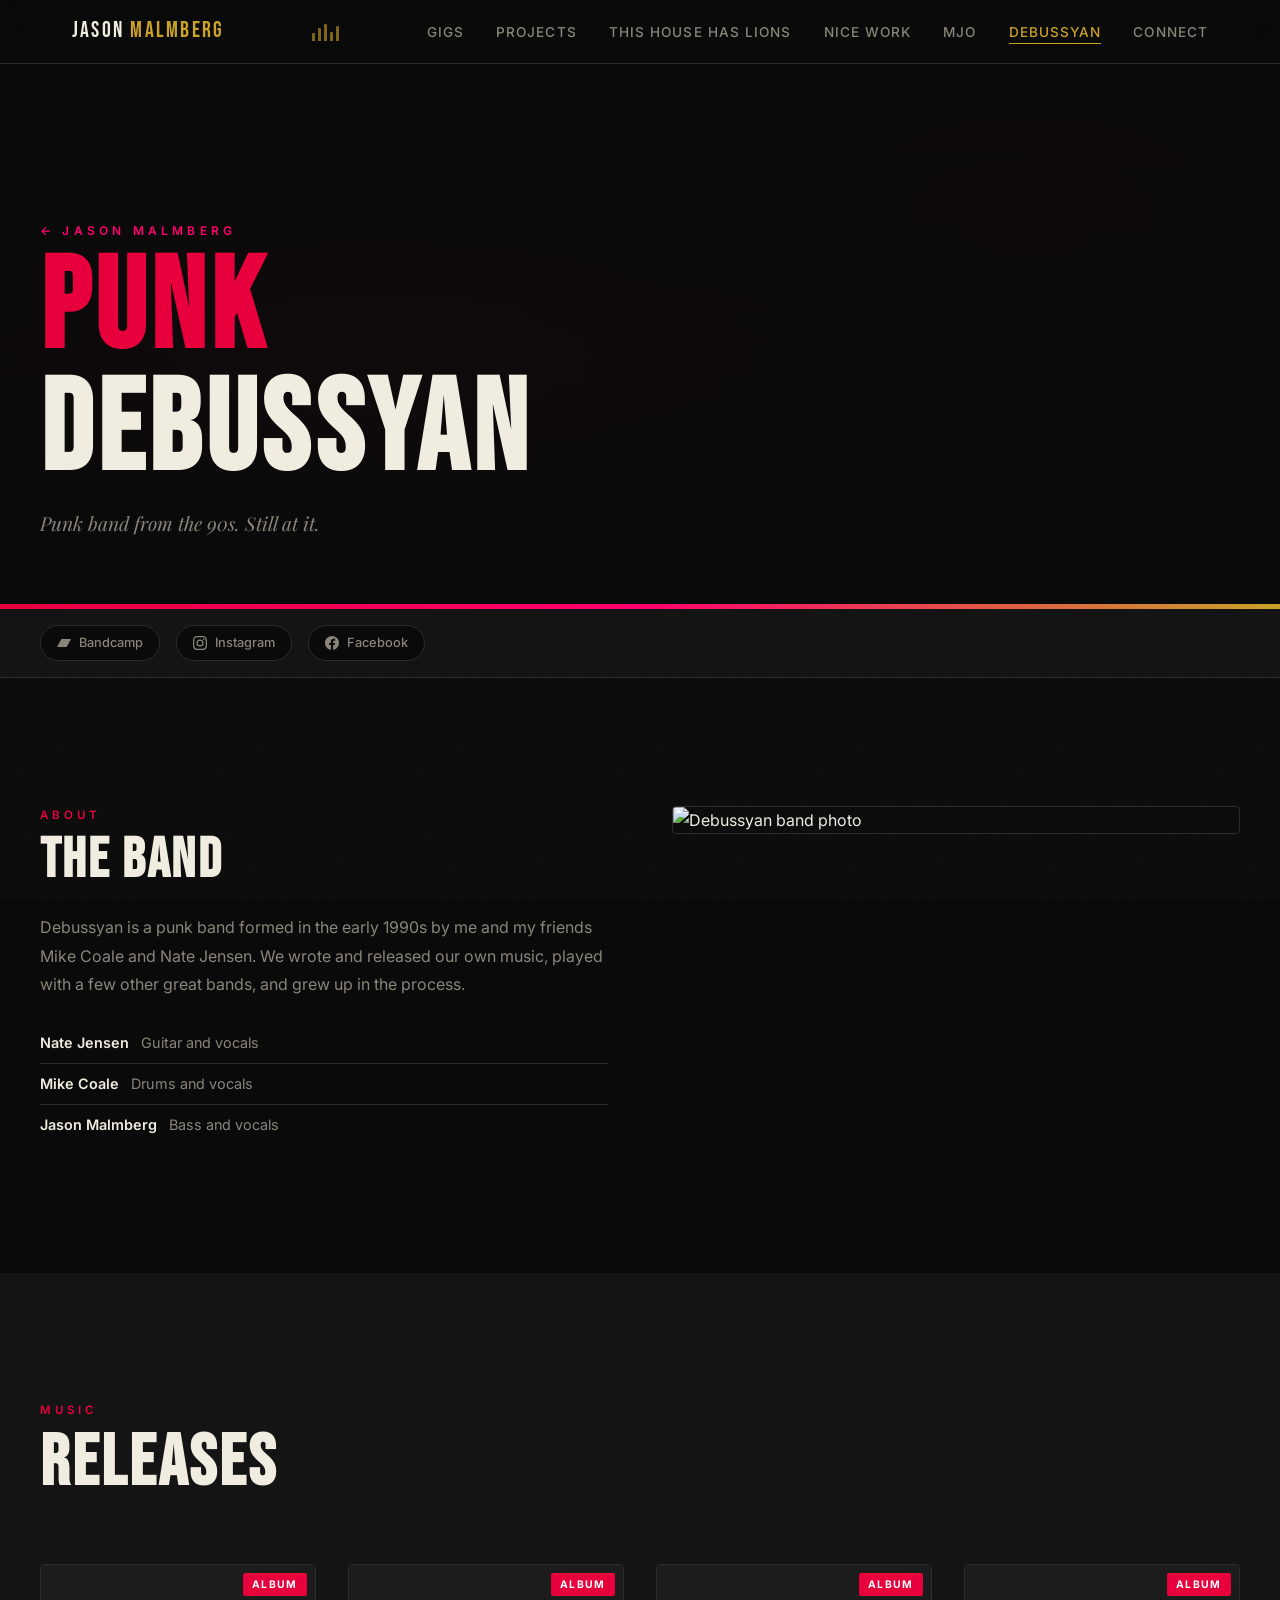
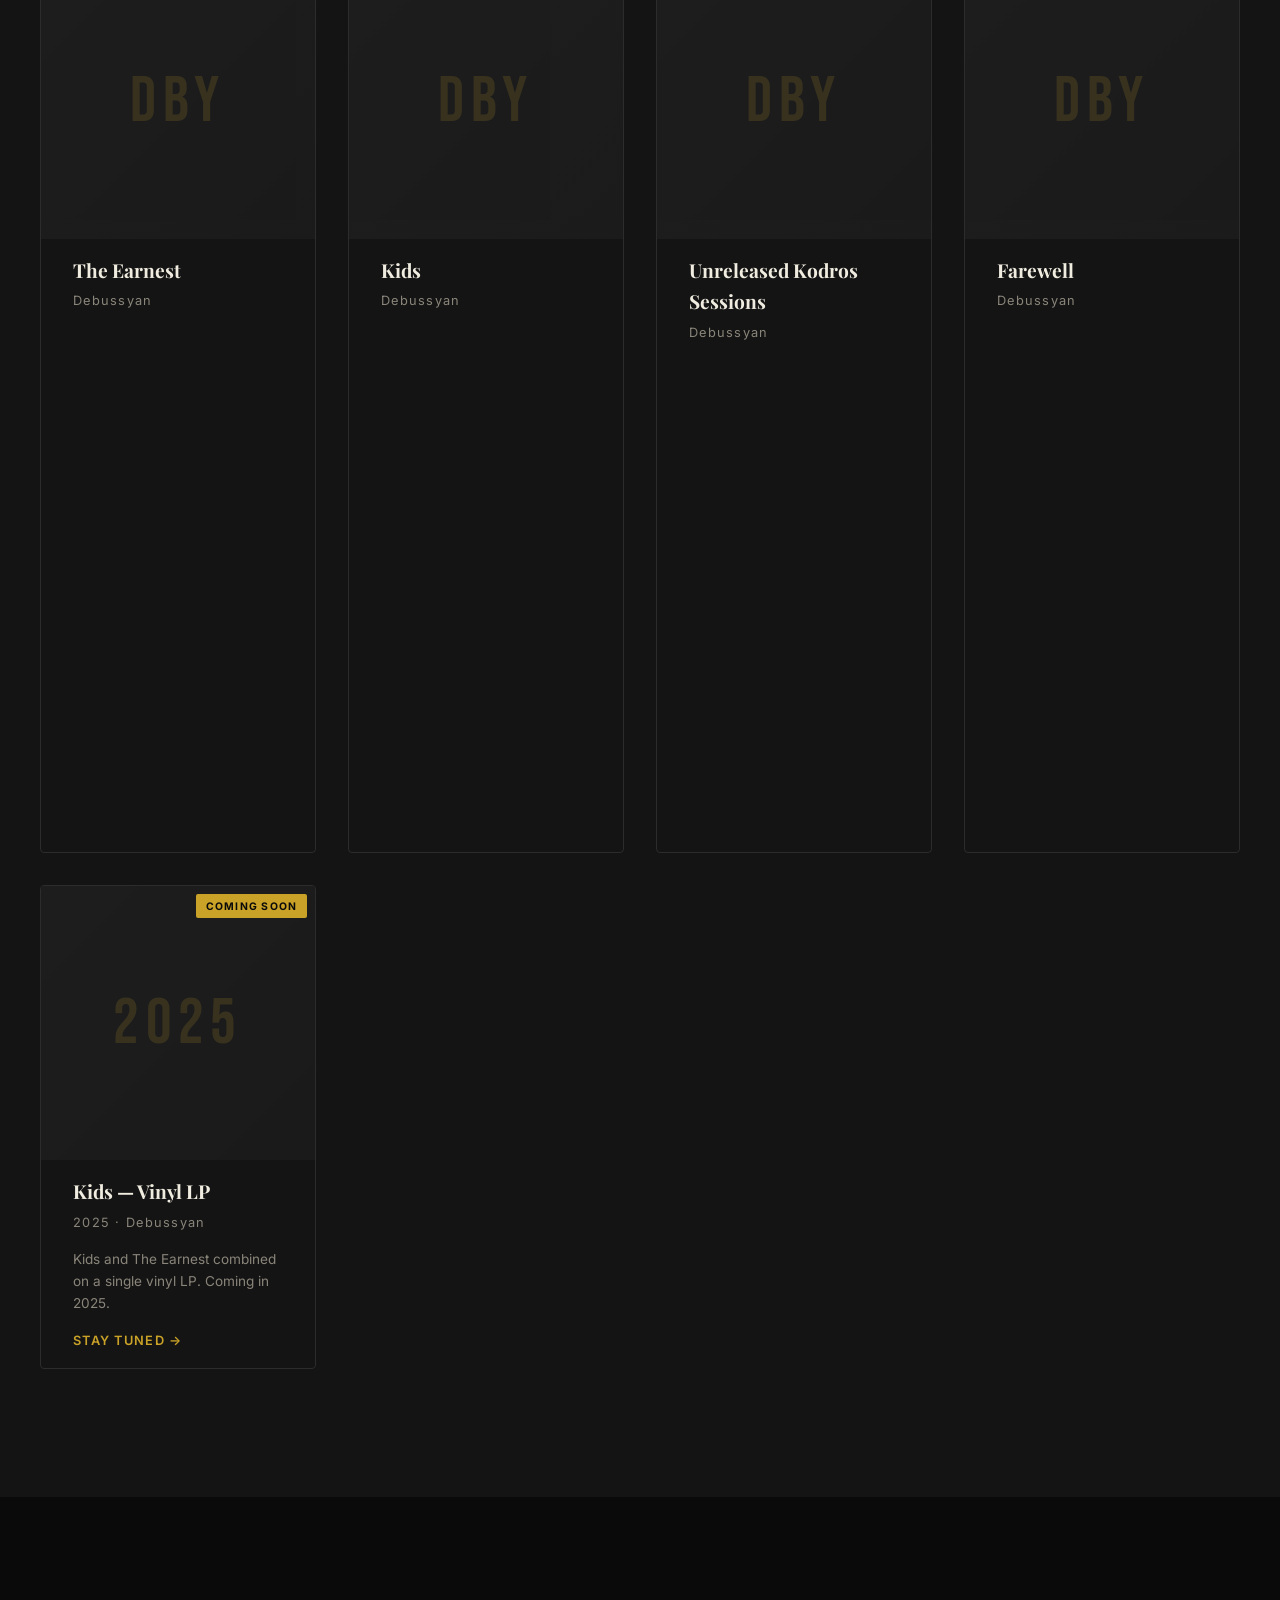
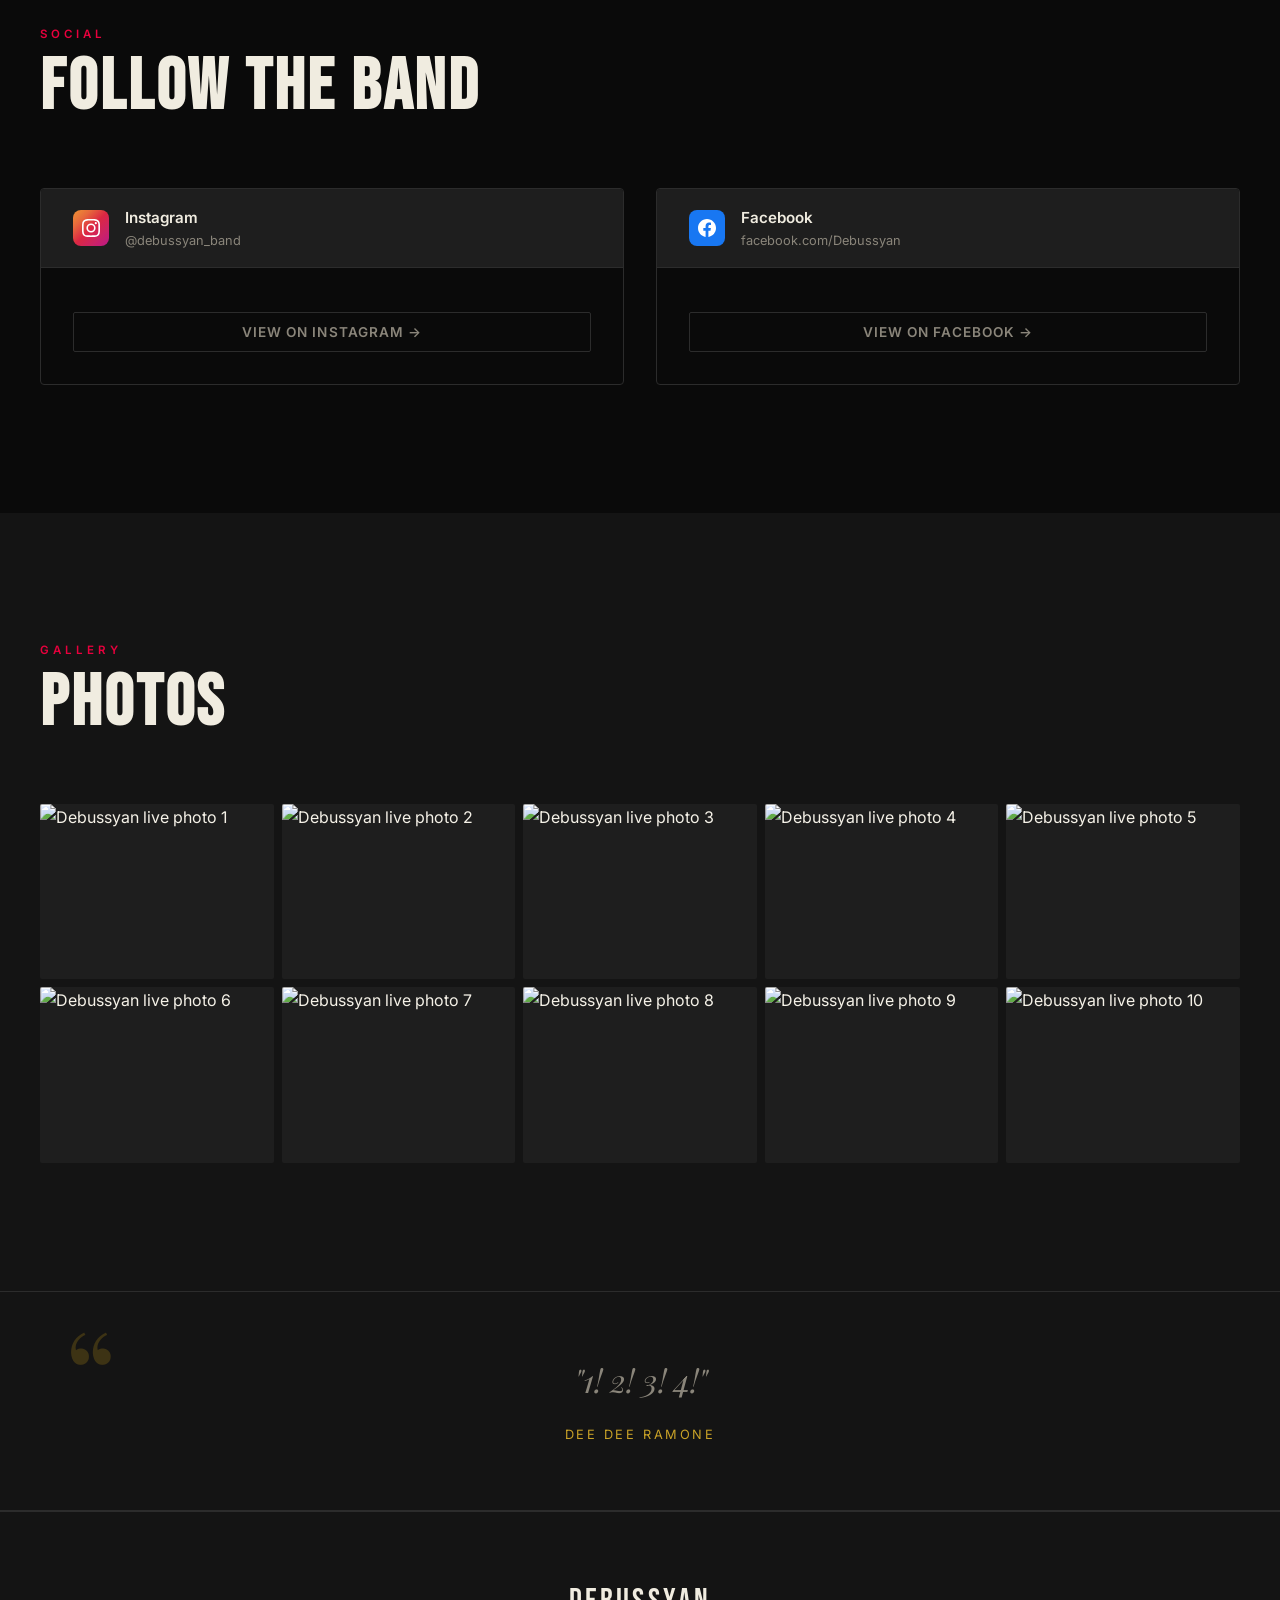
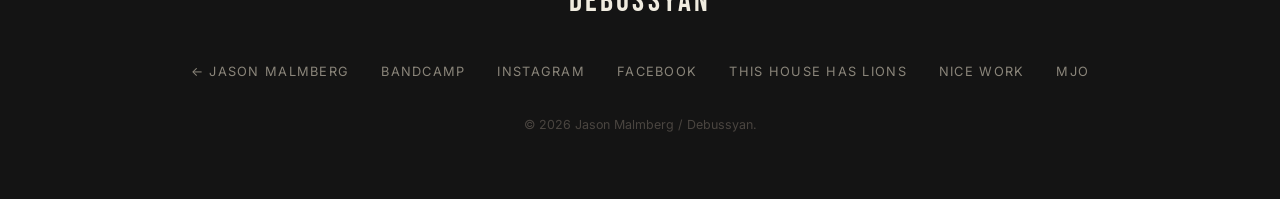
==== debussyan.html @ 70666555 "feat: add Debussyan band page and nav links New debussyan.html with hero (PUNK/DEBUSSYAN, punk red a" ====
<!DOCTYPE html>
<html lang="en">
<head>
  <meta charset="UTF-8">
  <meta name="viewport" content="width=device-width, initial-scale=1.0">
  <meta name="description" content="Debussyan — punk band from the 90s. Jason Malmberg, Mike Coale, Nate Jensen. Music on Bandcamp.">
  <meta name="theme-color" content="#0a0a0a">

  <meta property="og:title" content="Debussyan">
  <meta property="og:description" content="Punk band from the 90s. Still at it.">
  <meta property="og:type" content="website">

  <title>Debussyan — Jason Malmberg</title>

  <link rel="preconnect" href="https://fonts.googleapis.com">
  <link rel="preconnect" href="https://fonts.gstatic.com" crossorigin>
  <link href="https://fonts.googleapis.com/css2?family=Bebas+Neue&family=Inter:wght@300;400;500;600&family=Playfair+Display:ital,wght@0,400;0,700;0,900;1,400&display=swap" rel="stylesheet">

  <link rel="stylesheet" href="css/style.css">

  <style>
    :root {
      --card-accent:    var(--punk);
      --card-accent-hi: var(--punk-alt);
    }

    .dby-hero-bg {
      background:
        radial-gradient(ellipse 70% 50% at 30% 60%, rgba(232, 0, 61, 0.28) 0%, transparent 70%),
        radial-gradient(ellipse 50% 60% at 80% 30%, rgba(255, 0, 110, 0.08) 0%, transparent 60%);
    }

    .band-hero--dby .band-hero-label { color: var(--punk-alt); }

    /* Punk slash accent bar */
    .dby-slash-bar {
      height: 5px;
      background: linear-gradient(to right, var(--punk), var(--punk-alt), var(--gold));
    }

    /* Photo gallery */
    .photo-grid {
      display: grid;
      grid-template-columns: repeat(auto-fill, minmax(220px, 1fr));
      gap: var(--space-sm);
    }

    .photo-tile {
      aspect-ratio: 4 / 3;
      background: var(--surface-high);
      border-radius: 2px;
      overflow: hidden;
      position: relative;
      transition: opacity 0.2s, transform 0.3s var(--ease-out);
    }

    .photo-tile:hover { opacity: 0.85; transform: scale(1.02); }

    .photo-tile img {
      width: 100%;
      height: 100%;
      object-fit: cover;
      filter: grayscale(20%) contrast(1.05);
    }

    /* Member list */
    .members-list {
      list-style: none;
      margin: 1.5rem 0 0;
      padding: 0;
    }

    .members-list li {
      display: flex;
      gap: 0.75rem;
      align-items: baseline;
      padding: 0.5rem 0;
      border-bottom: 1px solid var(--border);
      font-size: 0.9rem;
      color: var(--text-muted);
    }

    .members-list li:last-child { border-bottom: none; }

    .member-name {
      font-weight: 600;
      color: var(--text);
      white-space: nowrap;
    }

    @media (max-width: 768px) {
      .about-grid { grid-template-columns: 1fr !important; }
    }
  </style>

  <script async defer crossorigin="anonymous"
    src="https://connect.facebook.net/en_US/sdk.js#xfbml=1&version=v19.0">
  </script>
  <script async src="//www.instagram.com/embed.js"></script>
</head>
<body>

  <a href="#main-content" class="skip-nav">Skip to main content</a>

  <!-- =====================================================================
       Site Header
       ===================================================================== -->
  <header class="site-header" role="banner">
    <div class="nav-inner">
      <a href="index.html" class="nav-logo" aria-label="Jason Malmberg — Home">
        JASON <span>MALMBERG</span>
      </a>

      <div class="nav-vu" aria-hidden="true">
        <span style="height:40%"></span>
        <span style="height:70%"></span>
        <span style="height:90%"></span>
        <span style="height:50%"></span>
        <span style="height:80%"></span>
      </div>

      <nav id="primary-nav" aria-label="Primary">
        <button class="nav-toggle" aria-controls="nav-links" aria-expanded="false"
          aria-label="Toggle navigation menu" id="nav-toggle">
          <span></span><span></span><span></span>
        </button>

        <ul class="nav-links" id="nav-links" role="list">
          <li><a href="index.html#gigs">Gigs</a></li>
          <li><a href="index.html#projects">Projects</a></li>
          <li><a href="this-house-has-lions.html">This House Has Lions</a></li>
          <li><a href="nice-work.html">Nice Work</a></li>
          <li><a href="metro-jazz.html">MJO</a></li>
          <li><a href="debussyan.html" class="active">Debussyan</a></li>
          <li><a href="index.html#social">Connect</a></li>
        </ul>
      </nav>
    </div>
  </header>

  <!-- =====================================================================
       Main
       ===================================================================== -->
  <main id="main-content">

    <!-- -----------------------------------------------------------------
         Band Hero
         ----------------------------------------------------------------- -->
    <section class="band-hero band-hero--dby" aria-labelledby="dby-hero-name">
      <div class="band-hero-bg dby-hero-bg" aria-hidden="true"></div>
      <div class="band-hero-overlay" aria-hidden="true"></div>

      <div class="band-hero-content">
        <a href="index.html" class="band-hero-label">← Jason Malmberg</a>
        <h1 class="band-hero-name" id="dby-hero-name">
          <span style="color: var(--punk);">PUNK</span><br>
          DEBUSSYAN
        </h1>
        <p class="band-hero-tagline">
          Punk band from the 90s. Still at it.
        </p>
      </div>
    </section>

    <!-- Punk slash accent bar -->
    <div class="dby-slash-bar" aria-hidden="true"></div>

    <!-- -----------------------------------------------------------------
         Social Links Bar
         ----------------------------------------------------------------- -->
    <div class="band-links-bar" role="navigation" aria-label="Debussyan links">
      <div class="band-links-inner">

        <a href="https://debussyan.bandcamp.com"
           class="band-link-pill"
           target="_blank"
           rel="noopener noreferrer"
           aria-label="Debussyan on Bandcamp (opens in new tab)">
          <svg viewBox="0 0 24 24" aria-hidden="true">
            <path d="M0 18.75l7.437-13.5H24l-7.438 13.5z"/>
          </svg>
          Bandcamp
        </a>

        <a href="https://www.instagram.com/debussyan_band/"
           class="band-link-pill"
           target="_blank"
           rel="noopener noreferrer"
           aria-label="Debussyan on Instagram (opens in new tab)">
          <svg viewBox="0 0 24 24" aria-hidden="true">
            <path d="M12 2.163c3.204 0 3.584.012 4.85.07 3.252.148 4.771 1.691 4.919 4.919.058 1.265.069 1.645.069 4.849 0 3.205-.012 3.584-.069 4.849-.149 3.225-1.664 4.771-4.919 4.919-1.266.058-1.644.07-4.85.07-3.204 0-3.584-.012-4.849-.07-3.26-.149-4.771-1.699-4.919-4.92-.058-1.265-.07-1.644-.07-4.849 0-3.204.013-3.583.07-4.849.149-3.227 1.664-4.771 4.919-4.919 1.266-.057 1.645-.069 4.849-.069zM12 0C8.741 0 8.333.014 7.053.072 2.695.272.273 2.69.073 7.052.014 8.333 0 8.741 0 12c0 3.259.014 3.668.072 4.948.2 4.358 2.618 6.78 6.98 6.98C8.333 23.986 8.741 24 12 24c3.259 0 3.668-.014 4.948-.072 4.354-.2 6.782-2.618 6.979-6.98.059-1.28.073-1.689.073-4.948 0-3.259-.014-3.667-.072-4.947-.196-4.354-2.617-6.78-6.979-6.98C15.668.014 15.259 0 12 0zm0 5.838a6.162 6.162 0 100 12.324 6.162 6.162 0 000-12.324zM12 16a4 4 0 110-8 4 4 0 010 8zm6.406-11.845a1.44 1.44 0 100 2.881 1.44 1.44 0 000-2.881z"/>
          </svg>
          Instagram
        </a>

        <a href="https://www.facebook.com/Debussyan"
           class="band-link-pill"
           target="_blank"
           rel="noopener noreferrer"
           aria-label="Debussyan on Facebook (opens in new tab)">
          <svg viewBox="0 0 24 24" aria-hidden="true">
            <path d="M24 12.073c0-6.627-5.373-12-12-12s-12 5.373-12 12c0 5.99 4.388 10.954 10.125 11.854v-8.385H7.078v-3.47h3.047V9.43c0-3.007 1.792-4.669 4.533-4.669 1.312 0 2.686.235 2.686.235v2.953H15.83c-1.491 0-1.956.925-1.956 1.874v2.25h3.328l-.532 3.47h-2.796v8.385C19.612 23.027 24 18.062 24 12.073z"/>
          </svg>
          Facebook
        </a>

      </div>
    </div>

    <!-- -----------------------------------------------------------------
         About
         ----------------------------------------------------------------- -->
    <section class="section" aria-labelledby="dby-about-heading">
      <div class="section-inner">
        <div class="about-grid" style="display: grid; grid-template-columns: 1fr 1fr; gap: 4rem; align-items: start;">
          <div class="reveal">
            <span class="section-label">About</span>
            <h2 class="section-title" id="dby-about-heading" style="font-size: clamp(2rem, 5vw, 3.5rem);">
              The Band
            </h2>
            <div style="margin-top: 1.5rem; color: var(--text-muted); line-height: 1.8; font-size: 1rem;">
              <p>
                Debussyan is a punk band formed in the early 1990s by me and my friends
                Mike Coale and Nate Jensen. We wrote and released our own music, played
                with a few other great bands, and grew up in the process.
              </p>
            </div>

            <ul class="members-list" aria-label="Band members">
              <li>
                <span class="member-name">Nate Jensen</span>
                <span>Guitar and vocals</span>
              </li>
              <li>
                <span class="member-name">Mike Coale</span>
                <span>Drums and vocals</span>
              </li>
              <li>
                <span class="member-name">Jason Malmberg</span>
                <span>Bass and vocals</span>
              </li>
            </ul>
          </div>

          <div class="reveal reveal-delay-1">
            <img src="images/debussyan-about.jpg" alt="Debussyan band photo"
                 style="border-radius: 4px; border: 1px solid var(--border); width: 100%;">
          </div>
        </div>
      </div>
    </section>

    <!-- -----------------------------------------------------------------
         Releases
         ----------------------------------------------------------------- -->
    <section class="section section-alt" aria-labelledby="dby-releases-heading">
      <div class="section-inner">
        <header class="section-header reveal">
          <span class="section-label">Music</span>
          <h2 class="section-title" id="dby-releases-heading">Releases</h2>
        </header>

        <div class="albums-grid">

          <!-- The Earnest -->
          <article class="album-card reveal" aria-labelledby="dby-earnest-title">
            <div class="album-art">
              <img src="images/debussyan-album-earnest.jpg"
                   alt="Debussyan — The Earnest album cover"
                   onerror="this.style.display='none'">
              <div class="album-art-placeholder" aria-hidden="true">DBY</div>
              <span class="album-badge">Album</span>
            </div>
            <div class="album-body">
              <h3 class="album-title" id="dby-earnest-title">The Earnest</h3>
              <p class="album-year">Debussyan</p>
              <iframe style="border: 0; width: 100%; height: 470px;"
                src="https://bandcamp.com/EmbeddedPlayer/album=238889845/size=large/bgcol=ffffff/linkcol=0687f5/tracklist=false/transparent=true/"
                seamless
                title="The Earnest by DEBUSSYAN on Bandcamp"
                aria-label="Bandcamp player: The Earnest by DEBUSSYAN">
                <a href="https://debussyan.bandcamp.com/album/the-earnest">The Earnest by DEBUSSYAN</a>
              </iframe>
            </div>
          </article>

          <!-- Kids -->
          <article class="album-card reveal reveal-delay-1" aria-labelledby="dby-kids-title">
            <div class="album-art">
              <img src="images/debussyan-album-kids.jpg"
                   alt="Debussyan — Kids album cover"
                   onerror="this.style.display='none'">
              <div class="album-art-placeholder" aria-hidden="true">DBY</div>
              <span class="album-badge">Album</span>
            </div>
            <div class="album-body">
              <h3 class="album-title" id="dby-kids-title">Kids</h3>
              <p class="album-year">Debussyan</p>
              <iframe style="border: 0; width: 100%; height: 470px;"
                src="https://bandcamp.com/EmbeddedPlayer/album=3455315743/size=large/bgcol=ffffff/linkcol=0687f5/tracklist=false/transparent=true/"
                seamless
                title="Kids by Debussyan on Bandcamp"
                aria-label="Bandcamp player: Kids by Debussyan">
                <a href="https://debussyan.bandcamp.com/album/kids">Kids by Debussyan</a>
              </iframe>
            </div>
          </article>

          <!-- Unreleased Kodros Sessions -->
          <article class="album-card reveal" aria-labelledby="dby-kodros-title">
            <div class="album-art">
              <div class="album-art-placeholder" aria-hidden="true">DBY</div>
              <span class="album-badge">Album</span>
            </div>
            <div class="album-body">
              <h3 class="album-title" id="dby-kodros-title">Unreleased Kodros Sessions</h3>
              <p class="album-year">Debussyan</p>
              <iframe style="border: 0; width: 100%; height: 470px;"
                src="https://bandcamp.com/EmbeddedPlayer/album=911900156/size=large/bgcol=ffffff/linkcol=0687f5/tracklist=false/transparent=true/"
                seamless
                title="Unreleased Kodros Sessions by Debussyan on Bandcamp"
                aria-label="Bandcamp player: Unreleased Kodros Sessions by Debussyan">
                <a href="https://debussyan.bandcamp.com/album/unreleased-kodros-sessions">Unreleased Kodros Sessions by Debussyan</a>
              </iframe>
            </div>
          </article>

          <!-- Farewell -->
          <article class="album-card reveal reveal-delay-1" aria-labelledby="dby-farewell-title">
            <div class="album-art">
              <div class="album-art-placeholder" aria-hidden="true">DBY</div>
              <span class="album-badge">Album</span>
            </div>
            <div class="album-body">
              <h3 class="album-title" id="dby-farewell-title">Farewell</h3>
              <p class="album-year">Debussyan</p>
              <iframe style="border: 0; width: 100%; height: 470px;"
                src="https://bandcamp.com/EmbeddedPlayer/album=72917377/size=large/bgcol=ffffff/linkcol=0687f5/tracklist=false/transparent=true/"
                seamless
                title="Farewell by Debussyan on Bandcamp"
                aria-label="Bandcamp player: Farewell by Debussyan">
                <a href="https://debussyan.bandcamp.com/album/farewell">Farewell by Debussyan</a>
              </iframe>
            </div>
          </article>

          <!-- Coming Soon: Kids vinyl LP -->
          <article class="album-card reveal" aria-labelledby="dby-vinyl-title">
            <div class="album-art">
              <div class="album-art-placeholder" aria-hidden="true">2025</div>
              <span class="album-badge album-badge--upcoming">Coming Soon</span>
            </div>
            <div class="album-body">
              <h3 class="album-title" id="dby-vinyl-title">Kids — Vinyl LP</h3>
              <p class="album-year">2025 · Debussyan</p>
              <p style="font-size: 0.85rem; color: var(--text-muted); margin-bottom: 1rem; line-height: 1.6;">
                Kids and The Earnest combined on a single vinyl LP. Coming in 2025.
              </p>
              <p style="font-size: 0.8rem; color: var(--gold); font-weight: 600; letter-spacing: 0.1em; text-transform: uppercase;">
                Stay tuned →
              </p>
            </div>
          </article>

        </div>
      </div>
    </section>

    <!-- -----------------------------------------------------------------
         Social Media
         ----------------------------------------------------------------- -->
    <section class="section" aria-labelledby="dby-social-heading">
      <div class="section-inner">
        <header class="section-header reveal">
          <span class="section-label">Social</span>
          <h2 class="section-title" id="dby-social-heading">Follow the Band</h2>
        </header>

        <div class="social-grid">

          <!-- Instagram -->
          <div class="social-block reveal">
            <div class="social-block-header">
              <div class="social-block-icon social-block-icon--ig" aria-hidden="true">
                <svg viewBox="0 0 24 24" aria-hidden="true">
                  <path d="M12 2.163c3.204 0 3.584.012 4.85.07 3.252.148 4.771 1.691 4.919 4.919.058 1.265.069 1.645.069 4.849 0 3.205-.012 3.584-.069 4.849-.149 3.225-1.664 4.771-4.919 4.919-1.266.058-1.644.07-4.85.07-3.204 0-3.584-.012-4.849-.07-3.26-.149-4.771-1.699-4.919-4.92-.058-1.265-.07-1.644-.07-4.849 0-3.204.013-3.583.07-4.849.149-3.227 1.664-4.771 4.919-4.919 1.266-.057 1.645-.069 4.849-.069zM12 0C8.741 0 8.333.014 7.053.072 2.695.272.273 2.69.073 7.052.014 8.333 0 8.741 0 12c0 3.259.014 3.668.072 4.948.2 4.358 2.618 6.78 6.98 6.98C8.333 23.986 8.741 24 12 24c3.259 0 3.668-.014 4.948-.072 4.354-.2 6.782-2.618 6.979-6.98.059-1.28.073-1.689.073-4.948 0-3.259-.014-3.667-.072-4.947-.196-4.354-2.617-6.78-6.979-6.98C15.668.014 15.259 0 12 0zm0 5.838a6.162 6.162 0 100 12.324 6.162 6.162 0 000-12.324zM12 16a4 4 0 110-8 4 4 0 010 8zm6.406-11.845a1.44 1.44 0 100 2.881 1.44 1.44 0 000-2.881z"/>
                </svg>
              </div>
              <div>
                <div class="social-block-name">Instagram</div>
                <div class="social-block-handle">@debussyan_band</div>
              </div>
            </div>
            <div class="social-block-content">
              <div class="fb-embed-wrapper">
                <blockquote class="instagram-media"
                  data-instgrm-permalink="https://www.instagram.com/debussyan_band/?utm_source=ig_embed&amp;utm_campaign=loading"
                  data-instgrm-version="14"
                  style="background:#FFF; border:0; border-radius:3px; box-shadow:0 0 1px 0 rgba(0,0,0,0.5),0 1px 10px 0 rgba(0,0,0,0.15); margin: 1px; max-width:540px; min-width:326px; padding:0; width:99.375%; width:calc(100% - 2px);">
                </blockquote>
              </div>
              <a href="https://www.instagram.com/debussyan_band/"
                 class="social-cta"
                 style="margin-top: 0.75rem; display: block;"
                 target="_blank"
                 rel="noopener noreferrer"
                 aria-label="Visit Debussyan on Instagram (opens in new tab)">
                View on Instagram →
              </a>
            </div>
          </div>

          <!-- Facebook -->
          <div class="social-block reveal reveal-delay-1">
            <div class="social-block-header">
              <div class="social-block-icon social-block-icon--fb" aria-hidden="true">
                <svg viewBox="0 0 24 24" aria-hidden="true">
                  <path d="M24 12.073c0-6.627-5.373-12-12-12s-12 5.373-12 12c0 5.99 4.388 10.954 10.125 11.854v-8.385H7.078v-3.47h3.047V9.43c0-3.007 1.792-4.669 4.533-4.669 1.312 0 2.686.235 2.686.235v2.953H15.83c-1.491 0-1.956.925-1.956 1.874v2.25h3.328l-.532 3.47h-2.796v8.385C19.612 23.027 24 18.062 24 12.073z"/>
                </svg>
              </div>
              <div>
                <div class="social-block-name">Facebook</div>
                <div class="social-block-handle">facebook.com/Debussyan</div>
              </div>
            </div>
            <div class="social-block-content">
              <div class="fb-embed-wrapper">
                <div class="fb-page"
                    data-href="https://www.facebook.com/Debussyan"
                    data-tabs="timeline"
                    data-width="500"
                    data-height="500"
                    data-small-header="true"
                    data-adapt-container-width="true"
                    data-hide-cover="false"
                    data-show-facepile="false"
                    aria-label="Debussyan Facebook page feed">
                </div>
              </div>
              <a href="https://www.facebook.com/Debussyan"
                 class="social-cta"
                 style="margin-top: 0.75rem; display: block;"
                 target="_blank"
                 rel="noopener noreferrer"
                 aria-label="Visit Debussyan on Facebook (opens in new tab)">
                View on Facebook →
              </a>
            </div>
          </div>

        </div>
      </div>
    </section>

    <!-- -----------------------------------------------------------------
         Photos
         ----------------------------------------------------------------- -->
    <section class="section section-alt" aria-labelledby="dby-photos-heading">
      <div class="section-inner">
        <header class="section-header reveal">
          <span class="section-label">Gallery</span>
          <h2 class="section-title" id="dby-photos-heading">Photos</h2>
        </header>

        <div class="photo-grid reveal">
          <div class="photo-tile">
            <img src="images/debussyan-live-1.jpg" alt="Debussyan live photo 1">
          </div>
          <div class="photo-tile">
            <img src="images/debussyan-live-2.jpg" alt="Debussyan live photo 2">
          </div>
          <div class="photo-tile">
            <img src="images/debussyan-live-3.jpg" alt="Debussyan live photo 3">
          </div>
          <div class="photo-tile">
            <img src="images/debussyan-live-4.jpg" alt="Debussyan live photo 4">
          </div>
          <div class="photo-tile">
            <img src="images/debussyan-live-5.jpg" alt="Debussyan live photo 5">
          </div>
          <div class="photo-tile">
            <img src="images/debussyan-live-6.jpg" alt="Debussyan live photo 6">
          </div>
          <div class="photo-tile">
            <img src="images/debussyan-live-7.jpg" alt="Debussyan live photo 7">
          </div>
          <div class="photo-tile">
            <img src="images/debussyan-live-8.jpg" alt="Debussyan live photo 8">
          </div>
          <div class="photo-tile">
            <img src="images/debussyan-live-9.jpg" alt="Debussyan live photo 9">
          </div>
          <div class="photo-tile">
            <img src="images/debussyan-live-10.jpg" alt="Debussyan live photo 10">
          </div>
        </div>
      </div>
    </section>

    <!-- -----------------------------------------------------------------
         Quote
         ----------------------------------------------------------------- -->
    <div class="quote-block reveal">
      <blockquote>
        "1! 2! 3! 4!"
      </blockquote>
      <cite>Dee Dee Ramone</cite>
    </div>

  </main>

  <!-- =====================================================================
       Footer
       ===================================================================== -->
  <footer class="site-footer" role="contentinfo">
    <div class="footer-inner">
      <div class="footer-logo" aria-hidden="true">DEBUSSYAN</div>

      <nav class="footer-nav" aria-label="Footer">
        <a href="index.html">← Jason Malmberg</a>
        <a href="https://debussyan.bandcamp.com" target="_blank" rel="noopener noreferrer">Bandcamp</a>
        <a href="https://www.instagram.com/debussyan_band/" target="_blank" rel="noopener noreferrer">Instagram</a>
        <a href="https://www.facebook.com/Debussyan" target="_blank" rel="noopener noreferrer">Facebook</a>
        <a href="this-house-has-lions.html">This House Has Lions</a>
        <a href="nice-work.html">Nice Work</a>
        <a href="metro-jazz.html">MJO</a>
      </nav>

      <p class="footer-copy">
        &copy; <span class="copy-year"></span> Jason Malmberg / Debussyan.
      </p>
    </div>
  </footer>

  <!-- Easter egg overlays -->
  <div id="pjm-overlay" role="dialog" aria-modal="true" aria-labelledby="pjm-title" hidden>
    <h2 class="pjm-title" id="pjm-title">PUNK JAZZ<br>MODE</h2>
    <p class="pjm-subtitle">You found the secret. The bassists who changed everything:</p>
    <ul class="pjm-influences" role="list">
      <li class="pjm-influence">Joe Lally</li>
      <li class="pjm-influence">Dee Dee Ramone</li>
      <li class="pjm-influence">Steve Youth</li>
      <li class="pjm-influence">Roland Kirk</li>
      <li class="pjm-influence">Charles Mingus</li>
      <li class="pjm-influence">Jaco Pastorius</li>
    </ul>
    <button class="pjm-close" id="pjm-close">Close ✕</button>
  </div>

  <div id="count-in-toast" role="status" aria-live="assertive" aria-atomic="true">1! 2! 3! 4!</div>

  <script src="js/main.js" defer></script>
  <script src="js/easter-eggs.js" defer></script>

</body>
</html>
---- css/style.css ----
/* ==========================================================================
   Jason Malmberg — Bassist & Bandleader
   Design: Punk-jazz fusion. Dark like a basement show, gold like Blue Note.
   ========================================================================== */

/* --------------------------------------------------------------------------
   Custom Properties
   -------------------------------------------------------------------------- */
:root {
  /* Colors */
  --bg:            #0a0a0a;
  --surface:       #141414;
  --surface-high:  #1e1e1e;
  --border:        #2c2c2c;

  --gold:          #c9a227;
  --gold-light:    #e8bf4d;
  --gold-dim:      #7a6115;

  --punk:          #e8003d;
  --punk-alt:      #ff006e;

  --text:          #f0ece0;
  --text-muted:    #8a857a;
  --text-dim:      #4a4540;

  /* Band accent colors */
  --thhl-red:      #9b0000;
  --thhl-red-hi:   #cc1111;
  --nwje-blue:     #1c3d8c;
  --nwje-blue-hi:  #3060cc;
  --mjo-purple:    #5c1f85;
  --mjo-purple-hi: #8b3abf;

  /* Typography */
  --font-serif:  'Playfair Display', Georgia, serif;
  --font-display:'Bebas Neue', 'Arial Narrow', sans-serif;
  --font-body:   'Inter', system-ui, sans-serif;

  /* Spacing */
  --space-xs:  0.25rem;
  --space-sm:  0.5rem;
  --space-md:  1rem;
  --space-lg:  2rem;
  --space-xl:  4rem;
  --space-2xl: 8rem;

  /* Transitions */
  --ease-out: cubic-bezier(0.16, 1, 0.3, 1);
  --ease-in:  cubic-bezier(0.7, 0, 0.84, 0);

  /* Layout */
  --max-width: 1200px;
  --nav-height: 64px;
}

/* --------------------------------------------------------------------------
   Punk Jazz Mode (Easter egg activated)
   -------------------------------------------------------------------------- */
body.punk-jazz-mode {
  --bg:         #1a0008;
  --gold:       #ff006e;
  --gold-light: #ff44aa;
  --punk:       #c9a227;
  --surface:    #200010;
  animation: glitch-bg 8s steps(1) infinite;
}

@keyframes glitch-bg {
  0%, 90%, 100% { filter: none; }
  91%  { filter: hue-rotate(30deg) saturate(1.5); }
  93%  { filter: hue-rotate(-20deg) saturate(2); }
  95%  { filter: hue-rotate(10deg); }
}

/* --------------------------------------------------------------------------
   Reset & Base
   -------------------------------------------------------------------------- */
*, *::before, *::after {
  box-sizing: border-box;
  margin: 0;
  padding: 0;
}

html {
  scroll-behavior: smooth;
  -webkit-text-size-adjust: 100%;
  font-size: 16px;
}

body {
  background-color: var(--bg);
  color: var(--text);
  font-family: var(--font-body);
  font-weight: 400;
  line-height: 1.65;
  min-height: 100vh;
  overflow-x: hidden;
}

/* Grain overlay — the vinyl texture of the web.
   z-index: 0 keeps it above the bare body background but BELOW main content
   (main gets z-index: 1) so cross-origin iframes (Google Calendar, Facebook)
   are never covered by this layer, which would suppress their rendering. */
body::after {
  content: '';
  position: fixed;
  inset: 0;
  background-image: url("data:image/svg+xml,%3Csvg xmlns='http://www.w3.org/2000/svg' width='300' height='300'%3E%3Cfilter id='n'%3E%3CfeTurbulence type='fractalNoise' baseFrequency='0.85' numOctaves='4' stitchTiles='stitch'/%3E%3C/filter%3E%3Crect width='300' height='300' filter='url(%23n)' opacity='1'/%3E%3C/svg%3E");
  background-size: 200px 200px;
  opacity: 0.04;
  pointer-events: none;
  z-index: 0;
}

/* All page content stacks above the grain overlay */
.site-header,
main,
.site-footer {
  position: relative;
  z-index: 1;
}

img {
  max-width: 100%;
  height: auto;
  display: block;
}

a {
  color: var(--gold);
  text-decoration: none;
  transition: color 0.2s ease;
}

a:hover, a:focus-visible {
  color: var(--gold-light);
}

a:focus-visible {
  outline: 2px solid var(--gold);
  outline-offset: 3px;
  border-radius: 2px;
}

ul {
  list-style: none;
}

/* --------------------------------------------------------------------------
   Skip Navigation
   -------------------------------------------------------------------------- */
.skip-nav {
  position: absolute;
  top: -100%;
  left: var(--space-md);
  background: var(--gold);
  color: var(--bg);
  padding: var(--space-sm) var(--space-md);
  font-weight: 700;
  font-size: 0.875rem;
  border-radius: 0 0 4px 4px;
  z-index: 10000;
  transition: top 0.2s;
}

.skip-nav:focus {
  top: 0;
  color: var(--bg);
  outline: 2px solid var(--bg);
  outline-offset: -4px;
}

/* --------------------------------------------------------------------------
   Loading Screen
   -------------------------------------------------------------------------- */
#loader {
  position: fixed;
  inset: 0;
  background: var(--bg);
  display: flex;
  flex-direction: column;
  align-items: center;
  justify-content: center;
  z-index: 9998;
  transition: opacity 0.5s ease, visibility 0.5s ease;
}

#loader.hidden {
  opacity: 0;
  visibility: hidden;
}

.loader-text {
  font-family: var(--font-display);
  font-size: clamp(2rem, 8vw, 5rem);
  letter-spacing: 0.15em;
  color: var(--gold);
  animation: loader-pulse 1s ease-in-out infinite alternate;
}

.loader-sub {
  font-family: var(--font-serif);
  font-style: italic;
  color: var(--text-muted);
  font-size: 1rem;
  margin-top: var(--space-sm);
  animation: loader-pulse 1s ease-in-out 0.2s infinite alternate;
}

@keyframes loader-pulse {
  from { opacity: 0.3; }
  to   { opacity: 1; }
}

.vu-loader {
  display: flex;
  gap: 4px;
  margin-top: var(--space-lg);
  align-items: flex-end;
  height: 40px;
}

.vu-loader span {
  width: 6px;
  background: var(--gold);
  border-radius: 2px 2px 0 0;
  animation: vu-dance 0.4s ease-in-out infinite alternate;
}

.vu-loader span:nth-child(1) { animation-delay: 0.0s; }
.vu-loader span:nth-child(2) { animation-delay: 0.1s; }
.vu-loader span:nth-child(3) { animation-delay: 0.2s; }
.vu-loader span:nth-child(4) { animation-delay: 0.3s; }
.vu-loader span:nth-child(5) { animation-delay: 0.15s; }
.vu-loader span:nth-child(6) { animation-delay: 0.05s; }
.vu-loader span:nth-child(7) { animation-delay: 0.25s; }

@keyframes vu-dance {
  from { height: 15%; }
  to   { height: 100%; }
}

/* --------------------------------------------------------------------------
   Navigation
   -------------------------------------------------------------------------- */
.site-header {
  position: sticky;
  top: 0;
  z-index: 100;
  height: var(--nav-height);
  background: rgba(10, 10, 10, 0.92);
  backdrop-filter: blur(12px);
  -webkit-backdrop-filter: blur(12px);
  border-bottom: 1px solid var(--border);
  display: flex;
  align-items: center;
  transition: border-color 0.3s;
}

.site-header.scrolled {
  border-bottom-color: var(--gold-dim);
}

.nav-inner {
  width: 100%;
  max-width: var(--max-width);
  margin: 0 auto;
  padding: 0 var(--space-lg);
  display: flex;
  align-items: center;
  justify-content: space-between;
  gap: var(--space-lg);
}

.nav-logo {
  font-family: var(--font-display);
  font-size: 1.4rem;
  letter-spacing: 0.1em;
  color: var(--text);
  cursor: pointer;
  user-select: none;
  transition: color 0.2s;
  flex-shrink: 0;
}

.nav-logo:hover, .nav-logo:focus-visible {
  color: var(--gold);
  outline: none;
}

.nav-logo span {
  color: var(--gold);
}

.nav-links {
  display: flex;
  gap: var(--space-lg);
  align-items: center;
}

.nav-links a {
  font-family: var(--font-body);
  font-size: 0.85rem;
  font-weight: 500;
  letter-spacing: 0.08em;
  text-transform: uppercase;
  color: var(--text-muted);
  position: relative;
  transition: color 0.2s;
}

.nav-links a::after {
  content: '';
  position: absolute;
  bottom: -4px;
  left: 0;
  width: 0;
  height: 1px;
  background: var(--gold);
  transition: width 0.3s var(--ease-out);
}

.nav-links a:hover, .nav-links a:focus-visible {
  color: var(--gold);
}

.nav-links a:hover::after, .nav-links a:focus-visible::after {
  width: 100%;
}

.nav-links a.active {
  color: var(--gold);
}

.nav-links a.active::after {
  width: 100%;
}

/* Hamburger */
.nav-toggle {
  display: none;
  flex-direction: column;
  gap: 5px;
  background: none;
  border: none;
  cursor: pointer;
  padding: var(--space-sm);
  border-radius: 4px;
  transition: background 0.2s;
}

.nav-toggle:hover, .nav-toggle:focus-visible {
  background: var(--surface);
  outline: 2px solid var(--gold);
  outline-offset: 2px;
}

.nav-toggle span {
  display: block;
  width: 22px;
  height: 2px;
  background: var(--text);
  border-radius: 2px;
  transition: transform 0.3s, opacity 0.3s;
}

.nav-toggle[aria-expanded="true"] span:nth-child(1) {
  transform: translateY(7px) rotate(45deg);
}
.nav-toggle[aria-expanded="true"] span:nth-child(2) {
  opacity: 0;
}
.nav-toggle[aria-expanded="true"] span:nth-child(3) {
  transform: translateY(-7px) rotate(-45deg);
}

/* VU bars in nav (decorative, aria-hidden) */
.nav-vu {
  display: flex;
  gap: 3px;
  align-items: flex-end;
  height: 18px;
}

.nav-vu span {
  width: 3px;
  border-radius: 1px 1px 0 0;
  background: var(--gold);
  opacity: 0.6;
  animation: vu-dance 0.5s ease-in-out infinite alternate;
}

.nav-vu span:nth-child(1) { animation-delay: 0.00s; }
.nav-vu span:nth-child(2) { animation-delay: 0.12s; }
.nav-vu span:nth-child(3) { animation-delay: 0.24s; }
.nav-vu span:nth-child(4) { animation-delay: 0.08s; }
.nav-vu span:nth-child(5) { animation-delay: 0.18s; }

/* --------------------------------------------------------------------------
   Hero Section
   -------------------------------------------------------------------------- */
.hero {
  position: relative;
  min-height: calc(100svh - var(--nav-height));
  display: grid;
  place-items: center;
  overflow: hidden;
  background: var(--bg);
}

.hero-bg {
  position: absolute;
  inset: 0;
  background-image:
    radial-gradient(ellipse 80% 60% at 60% 50%, rgba(201, 162, 39, 0.08) 0%, transparent 70%),
    radial-gradient(ellipse 40% 40% at 20% 80%, rgba(232, 0, 61, 0.06) 0%, transparent 60%);
}

/* Placeholder for hero image — replace with real photo */
.hero-photo {
  position: absolute;
  inset: 0;
  background-color: var(--surface);
  background-image:
    linear-gradient(135deg, rgba(201,162,39,0.05) 0%, transparent 50%),
    linear-gradient(225deg, rgba(232,0,61,0.05) 0%, transparent 50%);
  overflow: hidden;
}

.hero-photo img {
  width: 100%;
  height: 100%;
  object-fit: cover;
  object-position: center top;
  opacity: 0.55;
  filter: grayscale(20%) contrast(1.1);
}

/* When no image, show a stylized placeholder */
.hero-photo:not(:has(img))::after,
.hero-photo.no-image::after {
  content: '𝄢';
  position: absolute;
  right: 8%;
  bottom: 5%;
  font-size: 40vw;
  line-height: 1;
  opacity: 0.04;
  color: var(--gold);
  pointer-events: none;
  user-select: none;
}

.hero-content {
  position: relative;
  z-index: 2;
  text-align: center;
  padding: var(--space-xl) var(--space-lg);
  max-width: 900px;
}

.hero-eyebrow {
  font-family: var(--font-body);
  font-size: 0.8rem;
  font-weight: 500;
  letter-spacing: 0.3em;
  text-transform: uppercase;
  color: var(--punk);
  margin-bottom: var(--space-md);
  display: block;
}

.hero-name {
  font-family: var(--font-display);
  font-size: clamp(4rem, 14vw, 11rem);
  letter-spacing: 0.05em;
  line-height: 0.9;
  color: var(--text);
  margin-bottom: var(--space-lg);
}

.hero-name em {
  font-style: normal;
  color: var(--gold);
  display: block;
}

.hero-tagline {
  font-family: var(--font-serif);
  font-style: italic;
  font-size: clamp(1.1rem, 2.5vw, 1.5rem);
  color: var(--text-muted);
  margin-bottom: var(--space-xl);
  line-height: 1.4;
}

.hero-cta-group {
  display: flex;
  gap: var(--space-md);
  justify-content: center;
  flex-wrap: wrap;
}

.btn {
  display: inline-flex;
  align-items: center;
  gap: var(--space-sm);
  padding: 0.75rem 1.75rem;
  font-family: var(--font-body);
  font-size: 0.85rem;
  font-weight: 600;
  letter-spacing: 0.1em;
  text-transform: uppercase;
  border-radius: 2px;
  transition: all 0.2s ease;
  cursor: pointer;
  border: none;
}

.btn-primary {
  background: var(--gold);
  color: var(--bg);
}

.btn-primary:hover, .btn-primary:focus-visible {
  background: var(--gold-light);
  color: var(--bg);
  transform: translateY(-1px);
}

.btn-outline {
  background: transparent;
  color: var(--text);
  border: 1px solid var(--border);
}

.btn-outline:hover, .btn-outline:focus-visible {
  border-color: var(--gold);
  color: var(--gold);
  transform: translateY(-1px);
}

.btn:focus-visible {
  outline: 2px solid var(--gold);
  outline-offset: 3px;
}

/* Scroll indicator */
.hero-scroll {
  position: absolute;
  bottom: var(--space-lg);
  left: 50%;
  transform: translateX(-50%);
  display: flex;
  flex-direction: column;
  align-items: center;
  gap: var(--space-sm);
  color: var(--text-dim);
  font-size: 0.7rem;
  letter-spacing: 0.2em;
  text-transform: uppercase;
  animation: scroll-bounce 2s ease-in-out infinite;
}

.hero-scroll::after {
  content: '';
  width: 1px;
  height: 40px;
  background: linear-gradient(to bottom, var(--gold-dim), transparent);
}

@keyframes scroll-bounce {
  0%, 100% { transform: translateX(-50%) translateY(0); }
  50%       { transform: translateX(-50%) translateY(6px); }
}

/* --------------------------------------------------------------------------
   Section Base
   -------------------------------------------------------------------------- */
.section {
  padding: var(--space-2xl) var(--space-lg);
}

.section-inner {
  max-width: var(--max-width);
  margin: 0 auto;
}

.section-header {
  margin-bottom: var(--space-xl);
}

.section-label {
  display: block;
  font-size: 0.72rem;
  font-weight: 600;
  letter-spacing: 0.35em;
  text-transform: uppercase;
  color: var(--punk);
  margin-bottom: var(--space-sm);
}

.section-title {
  font-family: var(--font-display);
  font-size: clamp(2.5rem, 6vw, 4.5rem);
  letter-spacing: 0.04em;
  line-height: 1;
  color: var(--text);
}

.section-subtitle {
  font-family: var(--font-serif);
  font-style: italic;
  color: var(--text-muted);
  font-size: 1.1rem;
  margin-top: var(--space-sm);
  max-width: 600px;
}

/* Ruled divider */
.rule {
  border: none;
  border-top: 1px solid var(--border);
  margin: var(--space-xl) 0;
}

.rule-gold {
  border-top-color: var(--gold-dim);
}

/* --------------------------------------------------------------------------
   Alternating section backgrounds
   -------------------------------------------------------------------------- */
.section-alt {
  background: var(--surface);
}

/* --------------------------------------------------------------------------
   Gigs / Calendar
   -------------------------------------------------------------------------- */
.gigs-section {
  background: var(--surface);
}

.calendar-container {
  border-radius: 4px;
  border: 1px solid var(--border);
  background: var(--surface-high);
}

.calendar-container iframe {
  display: block;
  width: 100%;
  height: 600px;
  border: none;
}

.calendar-placeholder {
  padding: var(--space-xl);
  text-align: center;
  color: var(--text-muted);
}

.calendar-placeholder p {
  font-family: var(--font-serif);
  font-style: italic;
  margin-bottom: var(--space-md);
}

.calendar-note {
  font-size: 0.8rem;
  color: var(--text-dim);
  margin-top: var(--space-md);
}

/* --------------------------------------------------------------------------
   Projects / Band Cards
   -------------------------------------------------------------------------- */
.bands-grid {
  display: grid;
  grid-template-columns: repeat(auto-fit, minmax(320px, 1fr));
  gap: var(--space-lg);
}

.band-card {
  position: relative;
  border-radius: 4px;
  overflow: hidden;
  border: 1px solid var(--border);
  background: var(--surface);
  transition: transform 0.3s var(--ease-out), border-color 0.3s;
  display: flex;
  flex-direction: column;
}

.band-card:hover {
  transform: translateY(-4px);
}

.band-card--thhl { --card-accent: var(--thhl-red); --card-accent-hi: var(--thhl-red-hi); }
.band-card--nwje { --card-accent: var(--nwje-blue); --card-accent-hi: var(--nwje-blue-hi); }
.band-card--mjo  { --card-accent: var(--mjo-purple); --card-accent-hi: var(--mjo-purple-hi); }

.band-card:hover {
  border-color: var(--card-accent-hi);
}

.band-card-image {
  aspect-ratio: 16 / 9;
  background: var(--surface-high);
  position: relative;
  overflow: hidden;
}

.band-card-image img {
  width: 100%;
  height: 100%;
  object-fit: cover;
  transition: transform 0.5s var(--ease-out), filter 0.5s;
  filter: grayscale(30%);
}

.band-card:hover .band-card-image img {
  transform: scale(1.05);
  filter: grayscale(0%);
}

/* Placeholder for band images */
.band-card-image-placeholder {
  width: 100%;
  height: 100%;
  display: flex;
  align-items: center;
  justify-content: center;
  font-family: var(--font-display);
  font-size: 4rem;
  letter-spacing: 0.1em;
  color: var(--card-accent);
  opacity: 0.3;
  background: linear-gradient(135deg, var(--bg) 0%, var(--surface-high) 100%);
}

.band-card-accent-bar {
  height: 3px;
  background: linear-gradient(to right, var(--card-accent), var(--card-accent-hi));
  transition: height 0.2s ease;
}

.band-card:hover .band-card-accent-bar {
  height: 5px;
}

.band-card-body {
  padding: var(--space-lg);
  flex: 1;
  display: flex;
  flex-direction: column;
}

.band-card-name {
  font-family: var(--font-display);
  font-size: 1.8rem;
  letter-spacing: 0.06em;
  line-height: 1.1;
  color: var(--text);
  margin-bottom: var(--space-sm);
}

.band-card-desc {
  font-size: 0.9rem;
  color: var(--text-muted);
  line-height: 1.6;
  flex: 1;
  margin-bottom: var(--space-lg);
}

.band-card-link {
  display: inline-flex;
  align-items: center;
  gap: var(--space-sm);
  font-size: 0.8rem;
  font-weight: 600;
  letter-spacing: 0.12em;
  text-transform: uppercase;
  color: var(--card-accent-hi);
  align-self: flex-start;
  transition: gap 0.2s;
}

.band-card-link:hover, .band-card-link:focus-visible {
  color: var(--card-accent-hi);
  gap: var(--space-md);
}

.band-card-link svg {
  transition: transform 0.2s;
}

.band-card-link:hover svg {
  transform: translateX(4px);
}

/* --------------------------------------------------------------------------
   Social Links / Grid
   -------------------------------------------------------------------------- */
.social-section {
  background: var(--surface);
}

.social-grid {
  display: grid;
  grid-template-columns: repeat(auto-fit, minmax(300px, 1fr));
  gap: var(--space-lg);
}

.social-block {
  border: 1px solid var(--border);
  border-radius: 4px;
  overflow: hidden;
  background: var(--bg);
}

.social-block-header {
  display: flex;
  align-items: center;
  gap: var(--space-md);
  padding: var(--space-md) var(--space-lg);
  border-bottom: 1px solid var(--border);
  background: var(--surface-high);
}

.social-block-icon {
  width: 36px;
  height: 36px;
  border-radius: 8px;
  display: flex;
  align-items: center;
  justify-content: center;
  flex-shrink: 0;
}

.social-block-icon--ig { background: linear-gradient(135deg, #f09433, #e6683c, #dc2743, #cc2366, #bc1888); }
.social-block-icon--fb { background: #1877f2; }

.social-block-icon svg {
  width: 18px;
  height: 18px;
  fill: white;
}

.social-block-name {
  font-family: var(--font-body);
  font-weight: 600;
  font-size: 0.95rem;
  color: var(--text);
}

.social-block-handle {
  font-size: 0.8rem;
  color: var(--text-muted);
}

.social-block-content {
  padding: var(--space-lg);
}

/* Instagram placeholder grid */
.ig-grid {
  display: grid;
  grid-template-columns: repeat(3, 1fr);
  gap: 3px;
  margin-bottom: var(--space-md);
}

.ig-tile {
  aspect-ratio: 1;
  background: var(--surface-high);
  position: relative;
  overflow: hidden;
  cursor: pointer;
  transition: opacity 0.2s;
}

.ig-tile:hover {
  opacity: 0.8;
}

.ig-tile::before {
  content: '';
  position: absolute;
  inset: 0;
  background:
    repeating-linear-gradient(
      45deg,
      var(--surface-high) 0px,
      var(--surface-high) 1px,
      var(--bg) 1px,
      var(--bg) 8px
    );
  opacity: 0.5;
}

.ig-tile::after {
  content: '♪';
  position: absolute;
  inset: 0;
  display: flex;
  align-items: center;
  justify-content: center;
  font-size: 1.4rem;
  color: var(--text-dim);
  opacity: 0.5;
}

/* Instagram CTA panel — shown until a real feed embed is configured */
.ig-cta-panel {
  display: flex;
  flex-direction: column;
  align-items: center;
  text-align: center;
  padding: var(--space-lg) 0;
  gap: var(--space-md);
}

.ig-cta-link {
  font-family: var(--font-display);
  font-size: 2.2rem;
  letter-spacing: 0.06em;
  background: linear-gradient(135deg, #f09433, #e6683c, #dc2743, #cc2366, #bc1888);
  -webkit-background-clip: text;
  -webkit-text-fill-color: transparent;
  background-clip: text;
  transition: opacity 0.2s;
}

.ig-cta-link:hover, .ig-cta-link:focus-visible {
  opacity: 0.8;
}

.ig-cta-at {
  font-family: var(--font-body);
  font-size: 1.2rem;
  font-weight: 300;
}

.ig-cta-desc {
  font-family: var(--font-serif);
  font-style: italic;
  font-size: 0.9rem;
  color: var(--text-muted);
  max-width: 260px;
  line-height: 1.6;
}

.social-cta {
  display: block;
  text-align: center;
  font-size: 0.85rem;
  font-weight: 600;
  letter-spacing: 0.08em;
  text-transform: uppercase;
  padding: var(--space-sm) var(--space-md);
  border: 1px solid var(--border);
  border-radius: 2px;
  color: var(--text-muted);
  transition: all 0.2s;
}

.social-cta:hover, .social-cta:focus-visible {
  border-color: var(--gold);
  color: var(--gold);
  background: rgba(201, 162, 39, 0.05);
}

/* Facebook profile card (personal profile — not embeddable via Page Plugin) */
.fb-profile-card {
  display: flex;
  flex-direction: column;
  align-items: center;
  justify-content: center;
  gap: var(--space-md);
  padding: var(--space-xl) var(--space-lg);
  background: var(--surface-high);
  border-radius: 2px;
  border: 1px solid var(--border);
  margin-bottom: var(--space-md);
}

.fb-profile-card-icon {
  width: 56px;
  height: 56px;
  background: #1877f2;
  border-radius: 50%;
  display: flex;
  align-items: center;
  justify-content: center;
  padding: 12px;
}

.fb-profile-card-icon svg {
  fill: #fff;
  width: 100%;
  height: 100%;
}

.fb-profile-card-name {
  font-family: var(--font-display);
  font-size: 1.4rem;
  letter-spacing: 0.05em;
  color: var(--text);
  margin: 0;
}

.fb-profile-card-tagline {
  font-family: var(--font-serif);
  font-style: italic;
  color: var(--text-muted);
  font-size: 0.9rem;
  margin: 0;
}

/* --------------------------------------------------------------------------
   Band Page — Hero
   -------------------------------------------------------------------------- */
.band-hero {
  position: relative;
  min-height: 60vh;
  display: flex;
  align-items: flex-end;
  overflow: hidden;
  background: var(--bg);
  padding: var(--space-xl) var(--space-lg);
}

.band-hero-bg {
  position: absolute;
  inset: 0;
  background-size: cover;
  background-position: center;
  filter: grayscale(20%) contrast(1.1);
  opacity: 0.35;
  transform: scale(1.02);
}

.band-hero-overlay {
  position: absolute;
  inset: 0;
  background: linear-gradient(to top, var(--bg) 0%, rgba(10,10,10,0.5) 60%, transparent 100%);
}

.band-hero-content {
  position: relative;
  z-index: 2;
  max-width: var(--max-width);
  margin: 0 auto;
  width: 100%;
}

.band-hero-label {
  font-size: 0.75rem;
  font-weight: 600;
  letter-spacing: 0.35em;
  text-transform: uppercase;
  color: var(--card-accent-hi, var(--gold));
  display: block;
  margin-bottom: var(--space-sm);
}

.band-hero-name {
  font-family: var(--font-display);
  font-size: clamp(3rem, 10vw, 8rem);
  letter-spacing: 0.04em;
  line-height: 0.95;
  color: var(--text);
  margin-bottom: var(--space-md);
}

.band-hero-tagline {
  font-family: var(--font-serif);
  font-style: italic;
  font-size: 1.2rem;
  color: var(--text-muted);
  max-width: 500px;
}

/* --------------------------------------------------------------------------
   Band Page — Links Bar
   -------------------------------------------------------------------------- */
.band-links-bar {
  background: var(--surface);
  border-bottom: 1px solid var(--border);
  padding: var(--space-md) var(--space-lg);
}

.band-links-inner {
  max-width: var(--max-width);
  margin: 0 auto;
  display: flex;
  gap: var(--space-md);
  flex-wrap: wrap;
  align-items: center;
}

.band-link-pill {
  display: inline-flex;
  align-items: center;
  gap: var(--space-sm);
  padding: 0.4rem 1rem;
  background: var(--bg);
  border: 1px solid var(--border);
  border-radius: 999px;
  font-size: 0.8rem;
  font-weight: 500;
  color: var(--text-muted);
  transition: all 0.2s;
}

.band-link-pill:hover, .band-link-pill:focus-visible {
  border-color: var(--card-accent-hi, var(--gold));
  color: var(--card-accent-hi, var(--gold));
  background: rgba(201, 162, 39, 0.05);
}

.band-link-pill svg {
  width: 14px;
  height: 14px;
  fill: currentColor;
}

/* --------------------------------------------------------------------------
   Albums Section
   -------------------------------------------------------------------------- */
.albums-grid {
  display: grid;
  grid-template-columns: repeat(auto-fit, minmax(260px, 1fr));
  gap: var(--space-lg);
}

.album-card {
  background: var(--surface);
  border: 1px solid var(--border);
  border-radius: 4px;
  overflow: hidden;
  transition: transform 0.3s var(--ease-out), border-color 0.3s;
}

.album-card:hover {
  transform: translateY(-3px);
  border-color: var(--gold-dim);
}

.album-art {
  aspect-ratio: 1;
  background: var(--surface-high);
  position: relative;
  overflow: hidden;
}

.album-art img {
  width: 100%;
  height: 100%;
  object-fit: cover;
}

/* Featured (single) album — side-by-side layout */
.album-card--featured {
  display: grid;
  grid-template-columns: 1fr 1fr;
  align-items: start;
}

.album-card--featured .album-art {
  aspect-ratio: unset;
  overflow: visible;
  background: none;
}

.album-card--featured .album-art img {
  height: auto;
  object-fit: unset;
}

.album-art-placeholder {
  position: absolute;
  inset: 0;
  display: flex;
  align-items: center;
  justify-content: center;
  font-size: 4rem;
  color: var(--gold);
  opacity: 0.15;
  background: linear-gradient(135deg, var(--surface-high), var(--bg));
  font-family: var(--font-display);
  letter-spacing: 0.1em;
}

.album-badge {
  position: absolute;
  top: var(--space-sm);
  right: var(--space-sm);
  background: var(--punk);
  color: white;
  font-size: 0.65rem;
  font-weight: 700;
  letter-spacing: 0.12em;
  text-transform: uppercase;
  padding: 0.2rem 0.6rem;
  border-radius: 2px;
}

.album-badge--upcoming {
  background: var(--gold);
  color: var(--bg);
}

.album-body {
  padding: var(--space-md) var(--space-lg);
}

.album-title {
  font-family: var(--font-serif);
  font-size: 1.2rem;
  font-weight: 700;
  color: var(--text);
  margin-bottom: var(--space-xs);
}

.album-year {
  font-size: 0.8rem;
  color: var(--text-muted);
  letter-spacing: 0.1em;
  margin-bottom: var(--space-md);
}

.album-embed {
  margin-top: var(--space-md);
  border-radius: 2px;
  overflow: hidden;
}

.album-embed iframe {
  display: block;
  width: 100%;
  border: none;
}

/* --------------------------------------------------------------------------
   Quote Block (Easter egg + decorative)
   -------------------------------------------------------------------------- */
.quote-block {
  position: relative;
  padding: var(--space-xl) var(--space-xl);
  text-align: center;
  border-top: 1px solid var(--border);
  border-bottom: 1px solid var(--border);
  background: var(--surface);
}

.quote-block blockquote {
  font-family: var(--font-serif);
  font-style: italic;
  font-size: clamp(1.3rem, 3vw, 2rem);
  color: var(--text-muted);
  max-width: 700px;
  margin: 0 auto var(--space-md);
  line-height: 1.5;
}

.quote-block cite {
  font-family: var(--font-body);
  font-size: 0.8rem;
  letter-spacing: 0.2em;
  text-transform: uppercase;
  color: var(--gold);
  font-style: normal;
}

.quote-block::before {
  content: '\201C';
  position: absolute;
  top: var(--space-md);
  left: var(--space-xl);
  font-family: var(--font-serif);
  font-size: 8rem;
  color: var(--gold-dim);
  line-height: 1;
  opacity: 0.4;
  pointer-events: none;
  user-select: none;
}

/* --------------------------------------------------------------------------
   Footer
   -------------------------------------------------------------------------- */
.site-footer {
  background: var(--surface);
  border-top: 1px solid var(--border);
  padding: var(--space-xl) var(--space-lg);
  text-align: center;
}

.footer-inner {
  max-width: var(--max-width);
  margin: 0 auto;
}

.footer-logo {
  font-family: var(--font-display);
  font-size: 2rem;
  letter-spacing: 0.1em;
  color: var(--text);
  margin-bottom: var(--space-lg);
}

.footer-logo span {
  color: var(--gold);
}

.footer-nav {
  display: flex;
  gap: var(--space-lg);
  justify-content: center;
  flex-wrap: wrap;
  margin-bottom: var(--space-lg);
}

.footer-nav a {
  font-size: 0.8rem;
  letter-spacing: 0.1em;
  text-transform: uppercase;
  color: var(--text-muted);
  transition: color 0.2s;
}

.footer-nav a:hover {
  color: var(--gold);
}

.footer-copy {
  font-size: 0.78rem;
  color: var(--text-dim);
  line-height: 1.7;
}

/* Hidden Easter egg link — shhh */
.secret-link {
  color: var(--bg);
  font-size: 0.5px;
  user-select: none;
  cursor: default;
  opacity: 0.01;
  transition: opacity 1s, font-size 0.5s;
}

.secret-link:hover, .secret-link:focus-visible {
  opacity: 1;
  font-size: 0.85rem;
  color: var(--punk);
  cursor: pointer;
}

/* --------------------------------------------------------------------------
   Easter Egg — Punk Jazz Mode Overlay
   -------------------------------------------------------------------------- */
#pjm-overlay {
  display: none;
  position: fixed;
  inset: 0;
  z-index: 9990;
  background: rgba(0,0,0,0.9);
  align-items: center;
  justify-content: center;
  flex-direction: column;
  text-align: center;
  padding: var(--space-lg);
}

#pjm-overlay.active {
  display: flex;
  animation: pjm-appear 0.3s ease-out;
}

@keyframes pjm-appear {
  from { opacity: 0; transform: scale(0.95); }
  to   { opacity: 1; transform: scale(1); }
}

.pjm-title {
  font-family: var(--font-display);
  font-size: clamp(3rem, 10vw, 7rem);
  letter-spacing: 0.1em;
  background: linear-gradient(135deg, var(--gold), var(--punk));
  -webkit-background-clip: text;
  -webkit-text-fill-color: transparent;
  background-clip: text;
  margin-bottom: var(--space-md);
}

.pjm-subtitle {
  font-family: var(--font-serif);
  font-style: italic;
  font-size: 1.2rem;
  color: var(--text-muted);
  max-width: 500px;
  margin-bottom: var(--space-xl);
  line-height: 1.6;
}

.pjm-influences {
  display: flex;
  gap: var(--space-md);
  flex-wrap: wrap;
  justify-content: center;
  margin-bottom: var(--space-xl);
}

.pjm-influence {
  padding: 0.4rem 1.2rem;
  border: 1px solid var(--gold-dim);
  border-radius: 2px;
  font-size: 0.85rem;
  letter-spacing: 0.1em;
  color: var(--gold);
  font-family: var(--font-body);
  animation: pjm-flicker 3s infinite;
}

.pjm-influence:nth-child(2) { animation-delay: 0.5s; }
.pjm-influence:nth-child(3) { animation-delay: 1.0s; }
.pjm-influence:nth-child(4) { animation-delay: 1.5s; }
.pjm-influence:nth-child(5) { animation-delay: 0.7s; }
.pjm-influence:nth-child(6) { animation-delay: 1.2s; }

@keyframes pjm-flicker {
  0%, 94%, 96%, 100% { opacity: 1; }
  95% { opacity: 0.3; }
}

.pjm-close {
  background: none;
  border: 1px solid var(--border);
  color: var(--text-muted);
  padding: var(--space-sm) var(--space-lg);
  font-family: var(--font-body);
  font-size: 0.85rem;
  letter-spacing: 0.1em;
  text-transform: uppercase;
  cursor: pointer;
  border-radius: 2px;
  transition: all 0.2s;
}

.pjm-close:hover, .pjm-close:focus-visible {
  border-color: var(--punk);
  color: var(--punk);
  outline: 2px solid var(--punk);
  outline-offset: 2px;
}

/* --------------------------------------------------------------------------
   Easter Egg — Count-in Toast
   -------------------------------------------------------------------------- */
#count-in-toast {
  position: fixed;
  bottom: var(--space-xl);
  left: 50%;
  transform: translateX(-50%) translateY(100px);
  background: var(--punk);
  color: white;
  font-family: var(--font-display);
  font-size: clamp(2rem, 8vw, 4rem);
  letter-spacing: 0.15em;
  padding: var(--space-md) var(--space-xl);
  border-radius: 2px;
  z-index: 9991;
  pointer-events: none;
  transition: transform 0.3s var(--ease-out), opacity 0.3s;
  opacity: 0;
  white-space: nowrap;
}

#count-in-toast.show {
  transform: translateX(-50%) translateY(0);
  opacity: 1;
}

/* --------------------------------------------------------------------------
   Scroll Reveal Animations
   -------------------------------------------------------------------------- */
.reveal {
  opacity: 0;
  transform: translateY(24px);
  transition: opacity 0.7s var(--ease-out), transform 0.7s var(--ease-out);
}

.reveal.visible {
  opacity: 1;
  transform: none;
}

.reveal-delay-1 { transition-delay: 0.1s; }
.reveal-delay-2 { transition-delay: 0.2s; }
.reveal-delay-3 { transition-delay: 0.3s; }

/* --------------------------------------------------------------------------
   Side-by-side players (Bandcamp + Spotify on THHL)
   -------------------------------------------------------------------------- */
.players-grid {
  display: grid;
  grid-template-columns: 1fr 1fr;
  gap: var(--space-lg);
  align-items: start;
}

/* --------------------------------------------------------------------------
   Auto-rotating music player
   -------------------------------------------------------------------------- */
.music-rotator {
  max-width: 760px;
  margin: 0 auto;
}

.music-rotator-tabs {
  display: flex;
  gap: var(--space-sm);
  margin-bottom: var(--space-md);
  border-bottom: 1px solid var(--border);
  padding-bottom: var(--space-sm);
}

.music-tab {
  background: none;
  border: none;
  color: var(--text-muted);
  font-family: var(--font-body);
  font-size: 0.8rem;
  font-weight: 600;
  letter-spacing: 0.1em;
  text-transform: uppercase;
  padding: var(--space-sm) var(--space-md);
  border-radius: 2px;
  cursor: pointer;
  transition: color 0.2s, background 0.2s;
}

.music-tab:hover,
.music-tab:focus-visible {
  color: var(--text);
  background: var(--surface-high);
  outline: 2px solid var(--gold);
  outline-offset: 2px;
}

.music-tab.active {
  color: var(--gold);
  border-bottom: 2px solid var(--gold);
  margin-bottom: -1px;
}

.music-rotator-dots {
  display: flex;
  justify-content: center;
  gap: var(--space-sm);
  margin-top: var(--space-md);
}

.dot {
  width: 8px;
  height: 8px;
  border-radius: 50%;
  background: var(--border);
  transition: background 0.3s;
}

.dot.active {
  background: var(--gold);
}

/* --------------------------------------------------------------------------
   Mailchimp signup section
   -------------------------------------------------------------------------- */
.mailchimp-form-wrap {
  max-width: 540px;
  margin: 0 auto;
}

/* Override Mailchimp default white theme */
.mailchimp-form-wrap #mc_embed_signup {
  background: transparent;
  font-family: var(--font-body);
  width: 100%;
  color: var(--text);
}

.mailchimp-form-wrap #mc_embed_signup h2 {
  display: none; /* heading handled by section header */
}

.mailchimp-form-wrap .indicates-required {
  color: var(--text-muted);
  font-size: 0.8rem;
  margin-bottom: var(--space-md);
}

.mailchimp-form-wrap .mc-field-group {
  margin-bottom: var(--space-md);
}

.mailchimp-form-wrap .mc-field-group label {
  display: block;
  font-size: 0.8rem;
  font-weight: 600;
  letter-spacing: 0.08em;
  text-transform: uppercase;
  color: var(--text-muted);
  margin-bottom: var(--space-xs);
}

.mailchimp-form-wrap .mc-field-group input[type="text"],
.mailchimp-form-wrap .mc-field-group input[type="email"] {
  width: 100%;
  background: var(--surface-high);
  border: 1px solid var(--border);
  border-radius: 2px;
  color: var(--text);
  font-family: var(--font-body);
  font-size: 0.9rem;
  padding: 0.6rem 0.75rem;
  transition: border-color 0.2s;
  box-sizing: border-box;
}

.mailchimp-form-wrap .mc-field-group input:focus {
  outline: 2px solid var(--gold);
  outline-offset: 1px;
  border-color: var(--gold);
}

.mailchimp-form-wrap .asterisk {
  color: var(--punk);
}

.mailchimp-form-wrap #mc-embedded-subscribe {
  background: var(--gold);
  color: var(--bg);
  border: none;
  border-radius: 2px;
  font-family: var(--font-body);
  font-size: 0.85rem;
  font-weight: 700;
  letter-spacing: 0.1em;
  text-transform: uppercase;
  padding: 0.75rem 2rem;
  cursor: pointer;
  transition: background 0.2s;
  margin-top: var(--space-sm);
}

.mailchimp-form-wrap #mc-embedded-subscribe:hover,
.mailchimp-form-wrap #mc-embedded-subscribe:focus-visible {
  background: var(--gold-light);
  outline: 2px solid var(--gold-light);
  outline-offset: 2px;
}

.mailchimp-form-wrap #mce-error-response,
.mailchimp-form-wrap #mce-success-response {
  color: var(--text-muted);
  font-size: 0.85rem;
  margin-top: var(--space-sm);
}

.mailchimp-form-wrap #mce-success-response {
  color: var(--gold);
}

/* --------------------------------------------------------------------------
   Responsive
   -------------------------------------------------------------------------- */
@media (max-width: 768px) {
  :root {
    --space-xl: 3rem;
    --space-2xl: 5rem;
  }

  .nav-links {
    display: none;
    position: absolute;
    top: var(--nav-height);
    left: 0;
    right: 0;
    flex-direction: column;
    background: rgba(10, 10, 10, 0.97);
    backdrop-filter: blur(16px);
    -webkit-backdrop-filter: blur(16px);
    padding: var(--space-lg);
    gap: var(--space-md);
    border-bottom: 1px solid var(--border);
    z-index: 100;
  }

  .nav-links.open {
    display: flex;
  }

  .nav-links a {
    font-size: 1rem;
    padding: var(--space-sm) 0;
    border-bottom: 1px solid var(--border);
  }

  .nav-toggle {
    display: flex;
  }

  .nav-vu {
    display: none;
  }

  .hero-cta-group {
    flex-direction: column;
    align-items: center;
  }

  .bands-grid {
    grid-template-columns: 1fr;
  }

  .social-grid {
    grid-template-columns: 1fr;
  }

  .albums-grid {
    grid-template-columns: 1fr;
  }

  .players-grid {
    grid-template-columns: 1fr;
  }

  .music-rotator-tabs {
    flex-direction: column;
  }

  .album-card--featured {
    grid-template-columns: 1fr;
  }

  .band-hero {
    min-height: 50vh;
    padding: var(--space-lg);
  }

  .quote-block::before {
    display: none;
  }

  .quote-block {
    padding: var(--space-xl) var(--space-lg);
  }
}

@media (max-width: 480px) {
  .section {
    padding: var(--space-xl) var(--space-md);
  }

  .band-links-inner {
    padding: var(--space-md);
  }
}

/* --------------------------------------------------------------------------
   Print
   -------------------------------------------------------------------------- */
@media print {
  .site-header,
  #loader,
  .hero-scroll,
  .nav-vu,
  body::after {
    display: none !important;
  }

  body {
    background: white;
    color: black;
  }
}
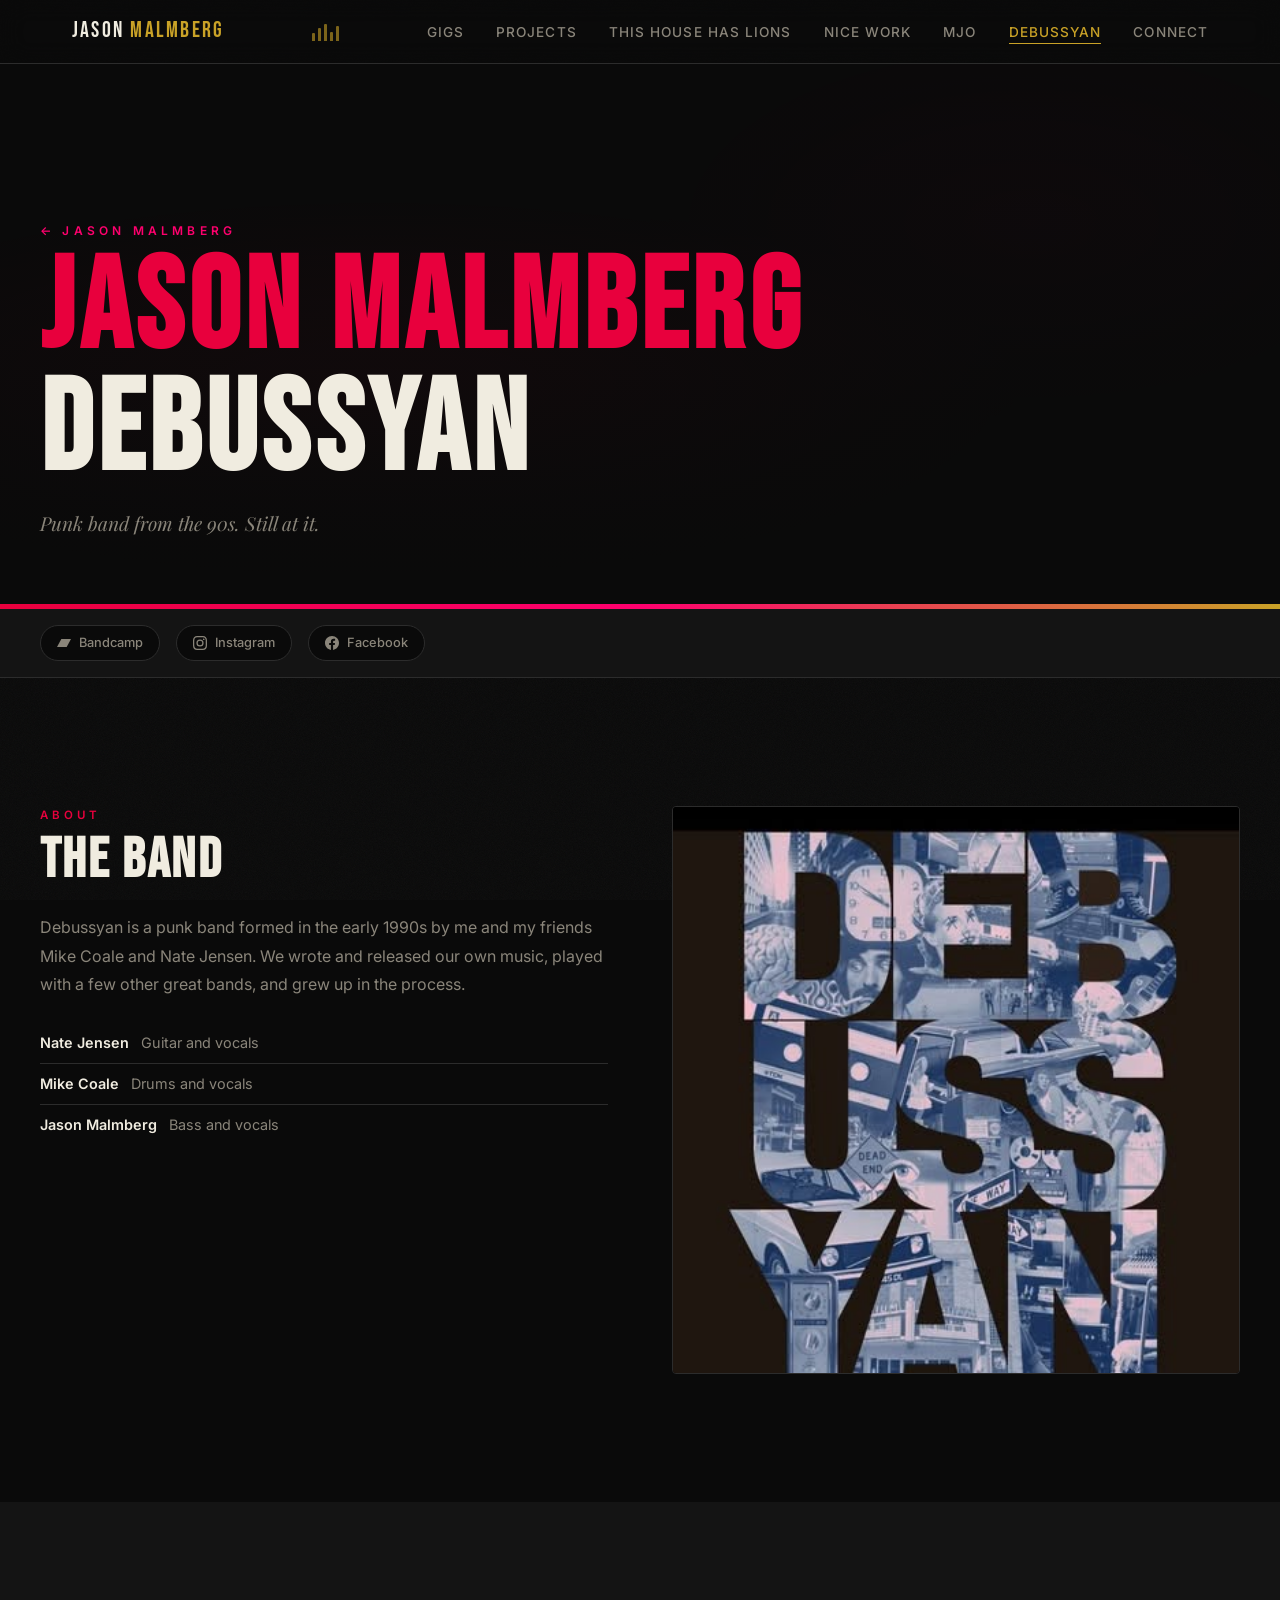
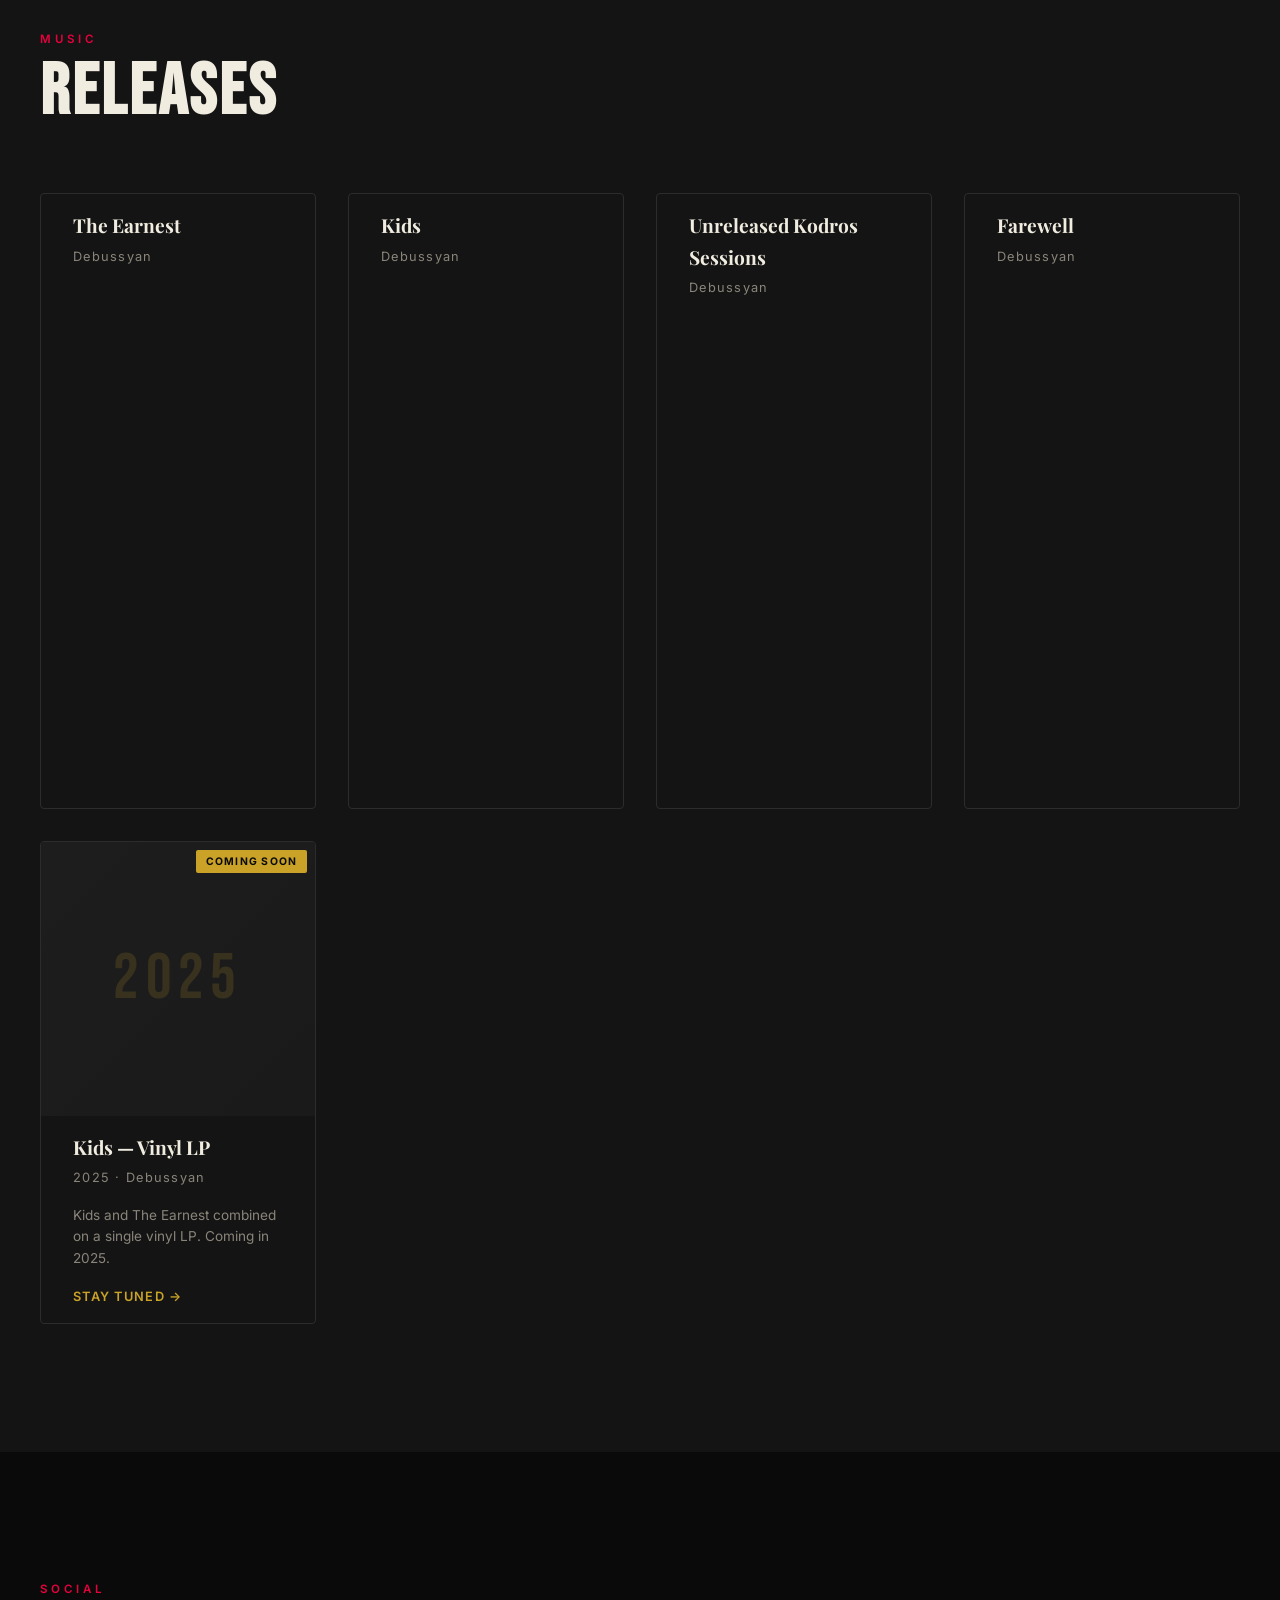
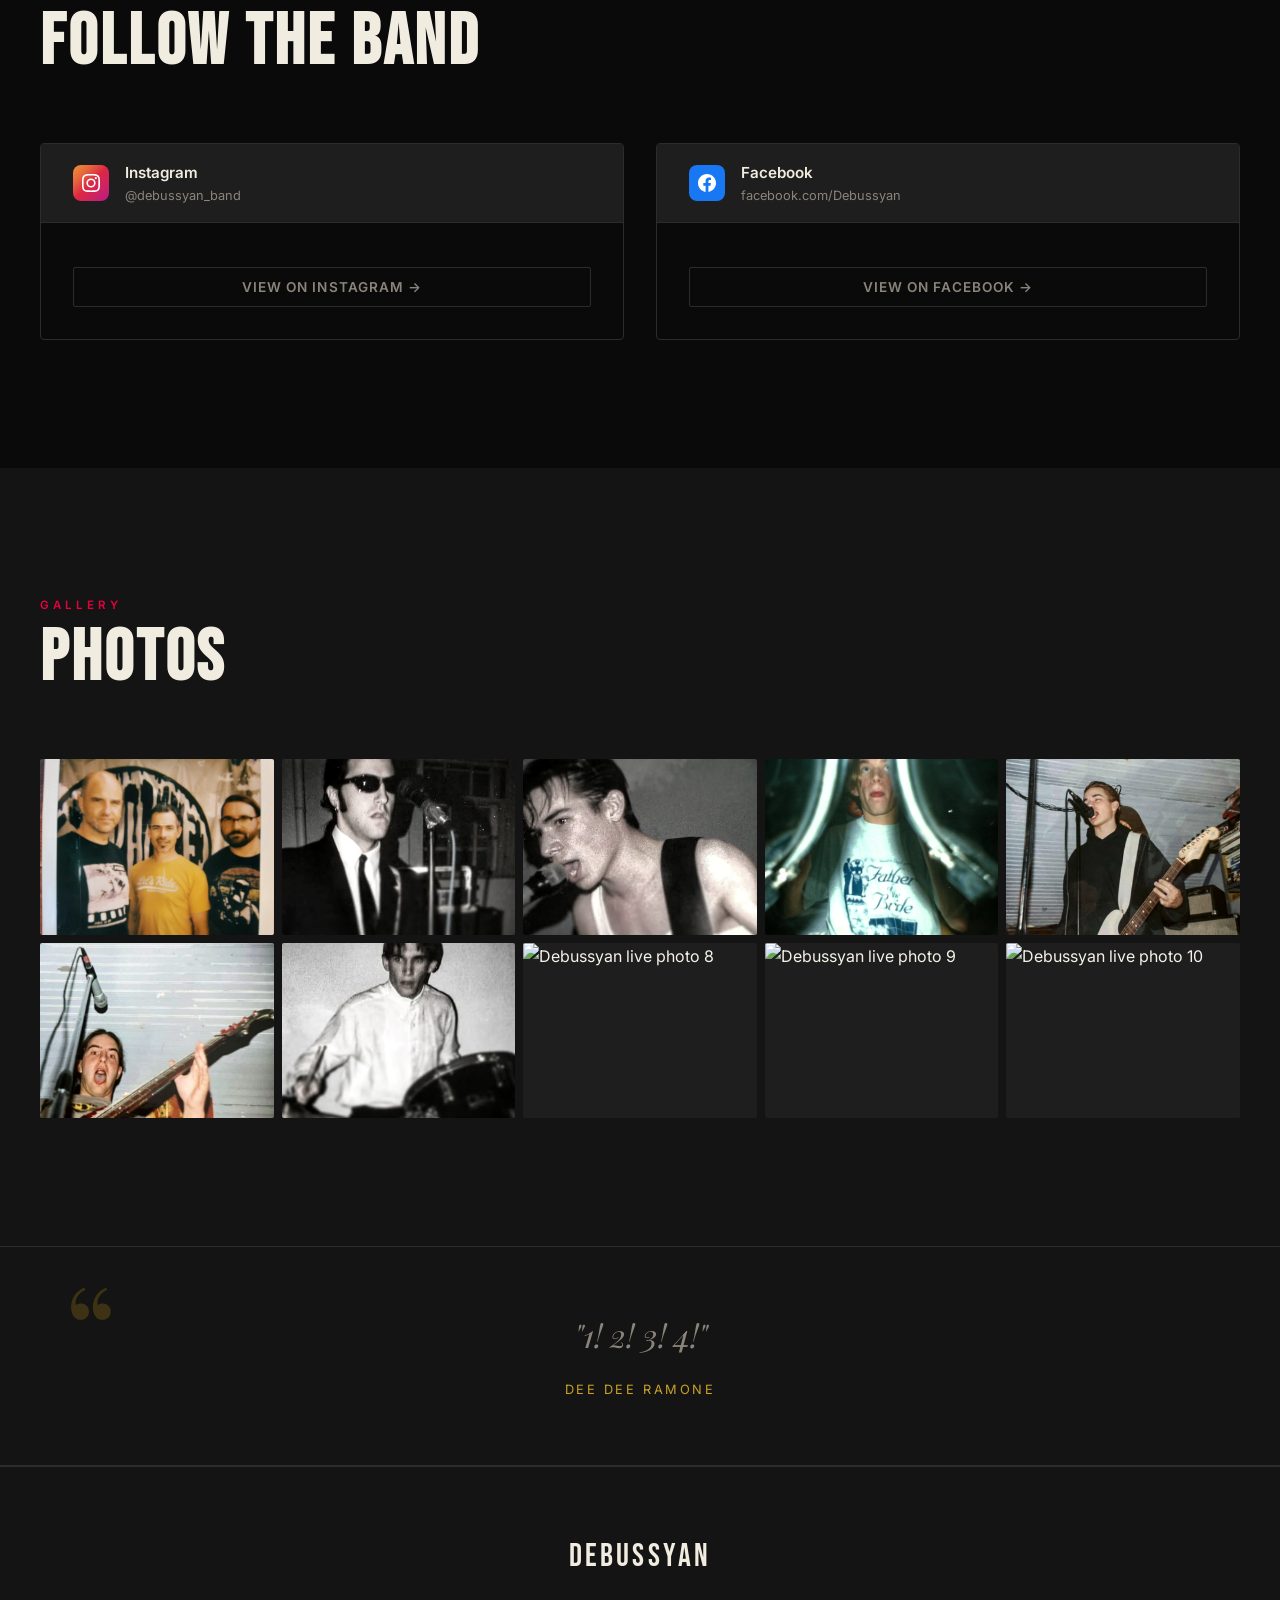
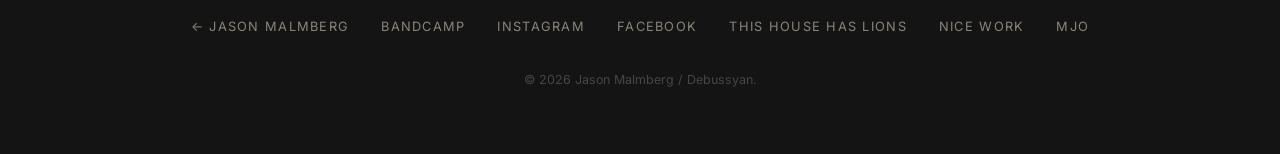
==== commit 592cc96d: "content: update MJO gallery, album art, and Debussyan hero/releases - MJO gallery: add 7th photo til" ====
--- a/debussyan.html
+++ b/debussyan.html
@@ -153,7 +153,7 @@
       <div class="band-hero-content">
         <a href="index.html" class="band-hero-label">← Jason Malmberg</a>
         <h1 class="band-hero-name" id="dby-hero-name">
-          <span style="color: var(--punk);">PUNK</span><br>
+          <span style="color: var(--punk);">JASON MALMBERG</span><br>
           DEBUSSYAN
         </h1>
         <p class="band-hero-tagline">
@@ -264,13 +264,6 @@
 
           <!-- The Earnest -->
           <article class="album-card reveal" aria-labelledby="dby-earnest-title">
-            <div class="album-art">
-              <img src="images/debussyan-album-earnest.jpg"
-                   alt="Debussyan — The Earnest album cover"
-                   onerror="this.style.display='none'">
-              <div class="album-art-placeholder" aria-hidden="true">DBY</div>
-              <span class="album-badge">Album</span>
-            </div>
             <div class="album-body">
               <h3 class="album-title" id="dby-earnest-title">The Earnest</h3>
               <p class="album-year">Debussyan</p>
@@ -286,13 +279,6 @@
 
           <!-- Kids -->
           <article class="album-card reveal reveal-delay-1" aria-labelledby="dby-kids-title">
-            <div class="album-art">
-              <img src="images/debussyan-album-kids.jpg"
-                   alt="Debussyan — Kids album cover"
-                   onerror="this.style.display='none'">
-              <div class="album-art-placeholder" aria-hidden="true">DBY</div>
-              <span class="album-badge">Album</span>
-            </div>
             <div class="album-body">
               <h3 class="album-title" id="dby-kids-title">Kids</h3>
               <p class="album-year">Debussyan</p>
@@ -308,10 +294,6 @@
 
           <!-- Unreleased Kodros Sessions -->
           <article class="album-card reveal" aria-labelledby="dby-kodros-title">
-            <div class="album-art">
-              <div class="album-art-placeholder" aria-hidden="true">DBY</div>
-              <span class="album-badge">Album</span>
-            </div>
             <div class="album-body">
               <h3 class="album-title" id="dby-kodros-title">Unreleased Kodros Sessions</h3>
               <p class="album-year">Debussyan</p>
@@ -327,10 +309,6 @@
 
           <!-- Farewell -->
           <article class="album-card reveal reveal-delay-1" aria-labelledby="dby-farewell-title">
-            <div class="album-art">
-              <div class="album-art-placeholder" aria-hidden="true">DBY</div>
-              <span class="album-badge">Album</span>
-            </div>
             <div class="album-body">
               <h3 class="album-title" id="dby-farewell-title">Farewell</h3>
               <p class="album-year">Debussyan</p>
--- a/css/style.css
+++ b/css/style.css
@@ -701,6 +701,7 @@
 .band-card--thhl { --card-accent: var(--thhl-red); --card-accent-hi: var(--thhl-red-hi); }
 .band-card--nwje { --card-accent: var(--nwje-blue); --card-accent-hi: var(--nwje-blue-hi); }
 .band-card--mjo  { --card-accent: var(--mjo-purple); --card-accent-hi: var(--mjo-purple-hi); }
+.band-card--dby  { --card-accent: var(--punk);       --card-accent-hi: var(--punk-alt); }
 
 .band-card:hover {
   border-color: var(--card-accent-hi);
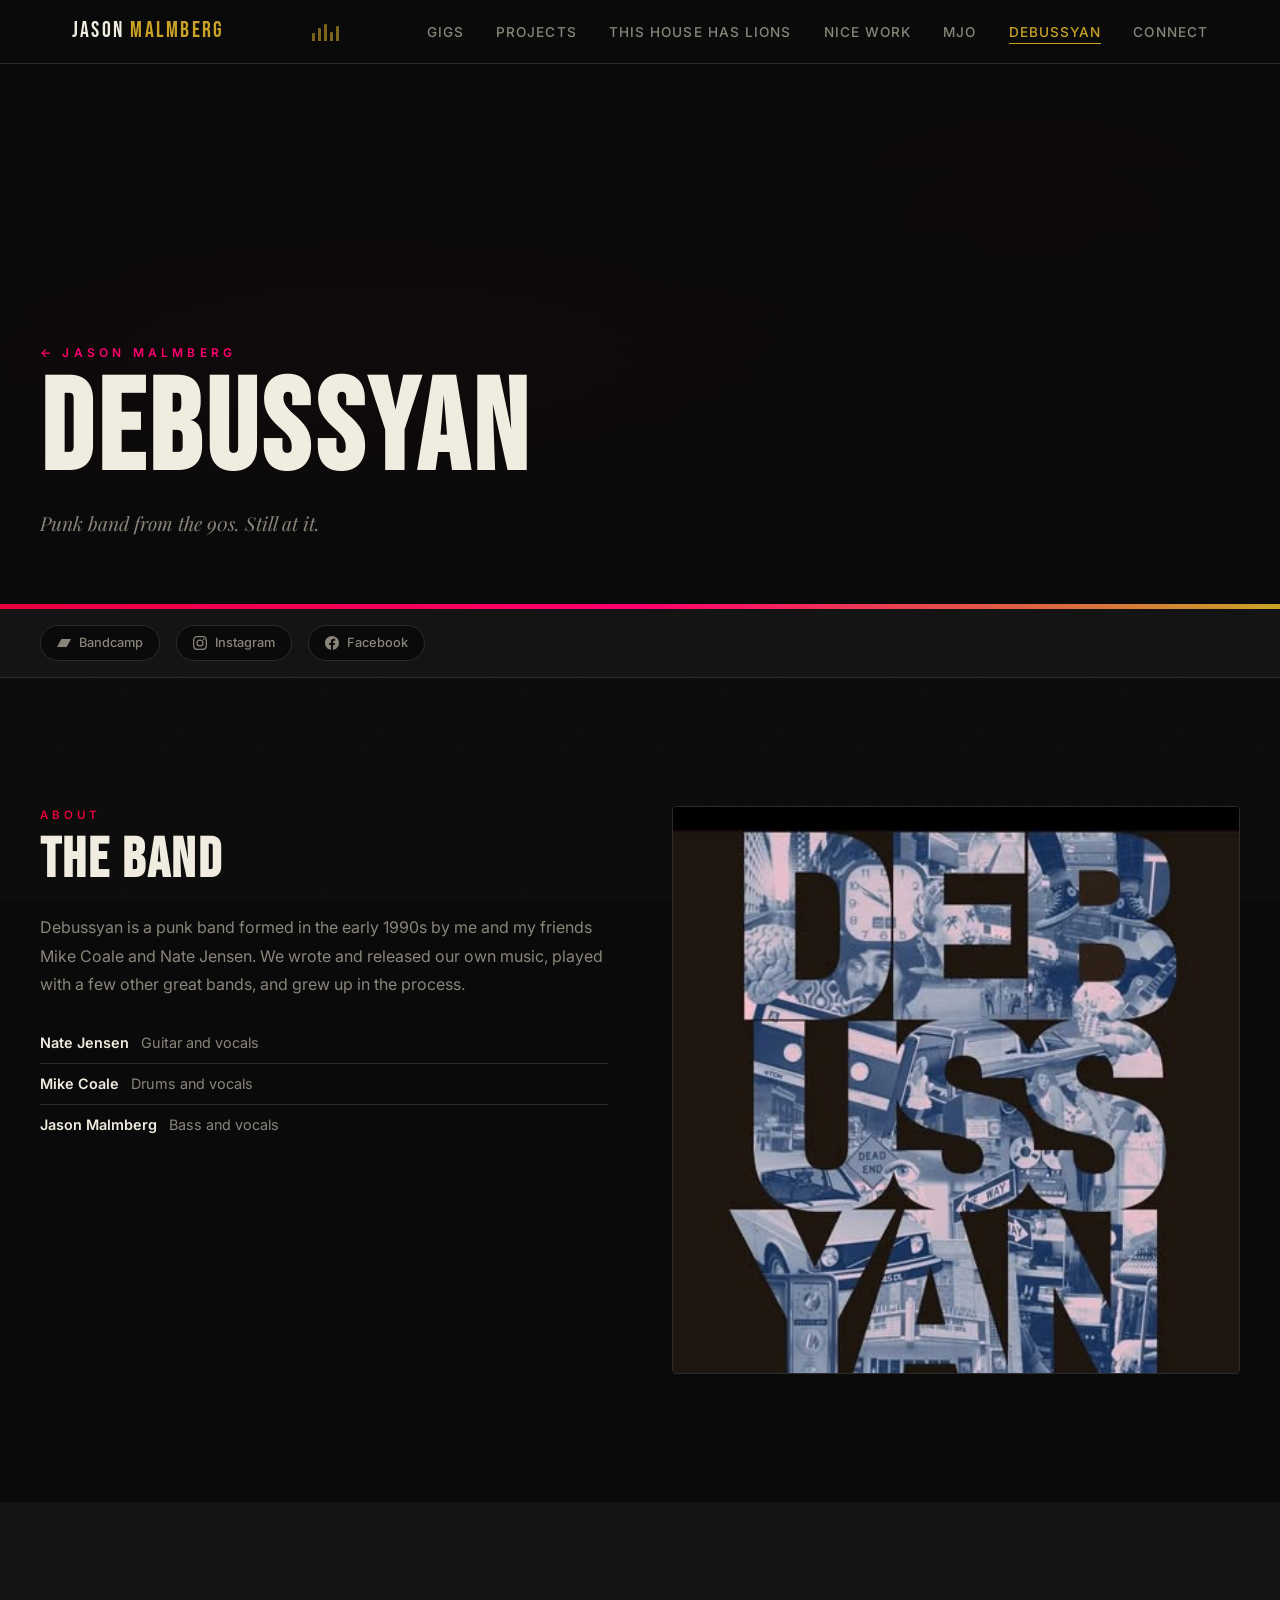
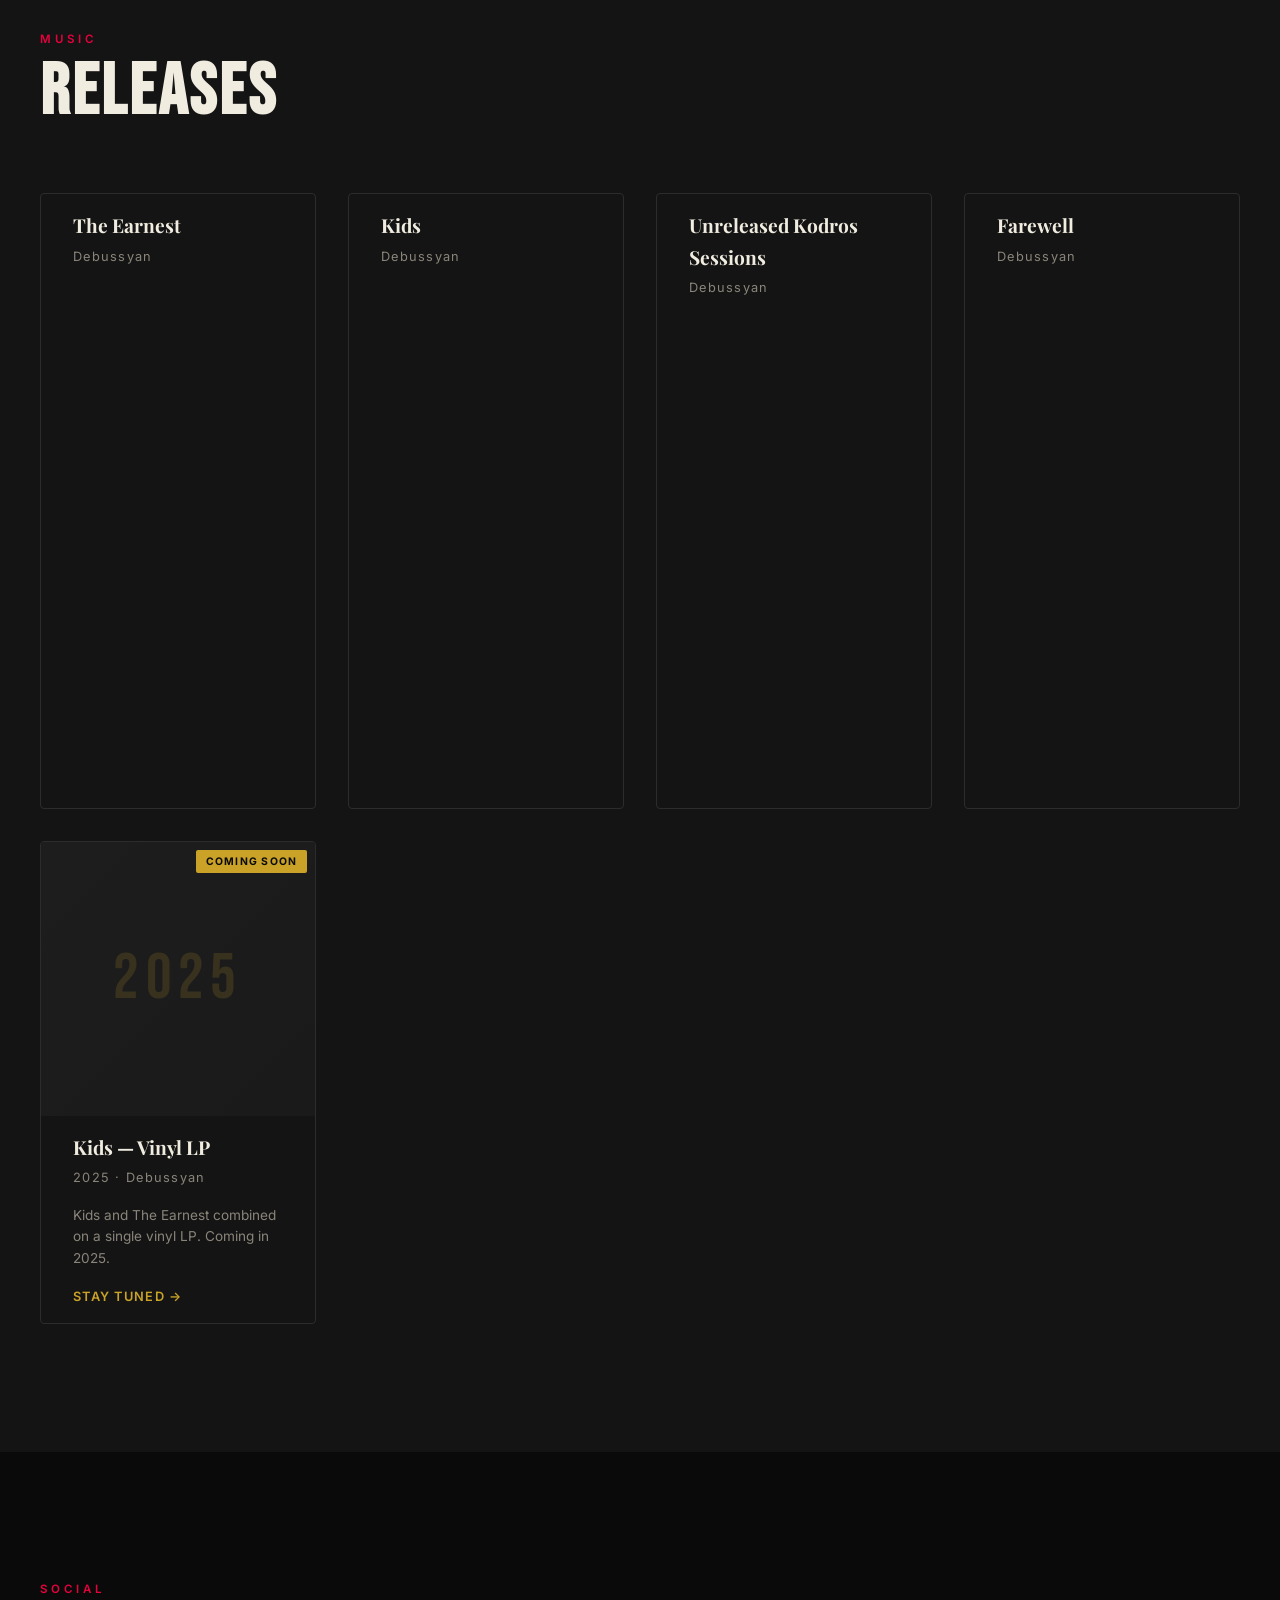
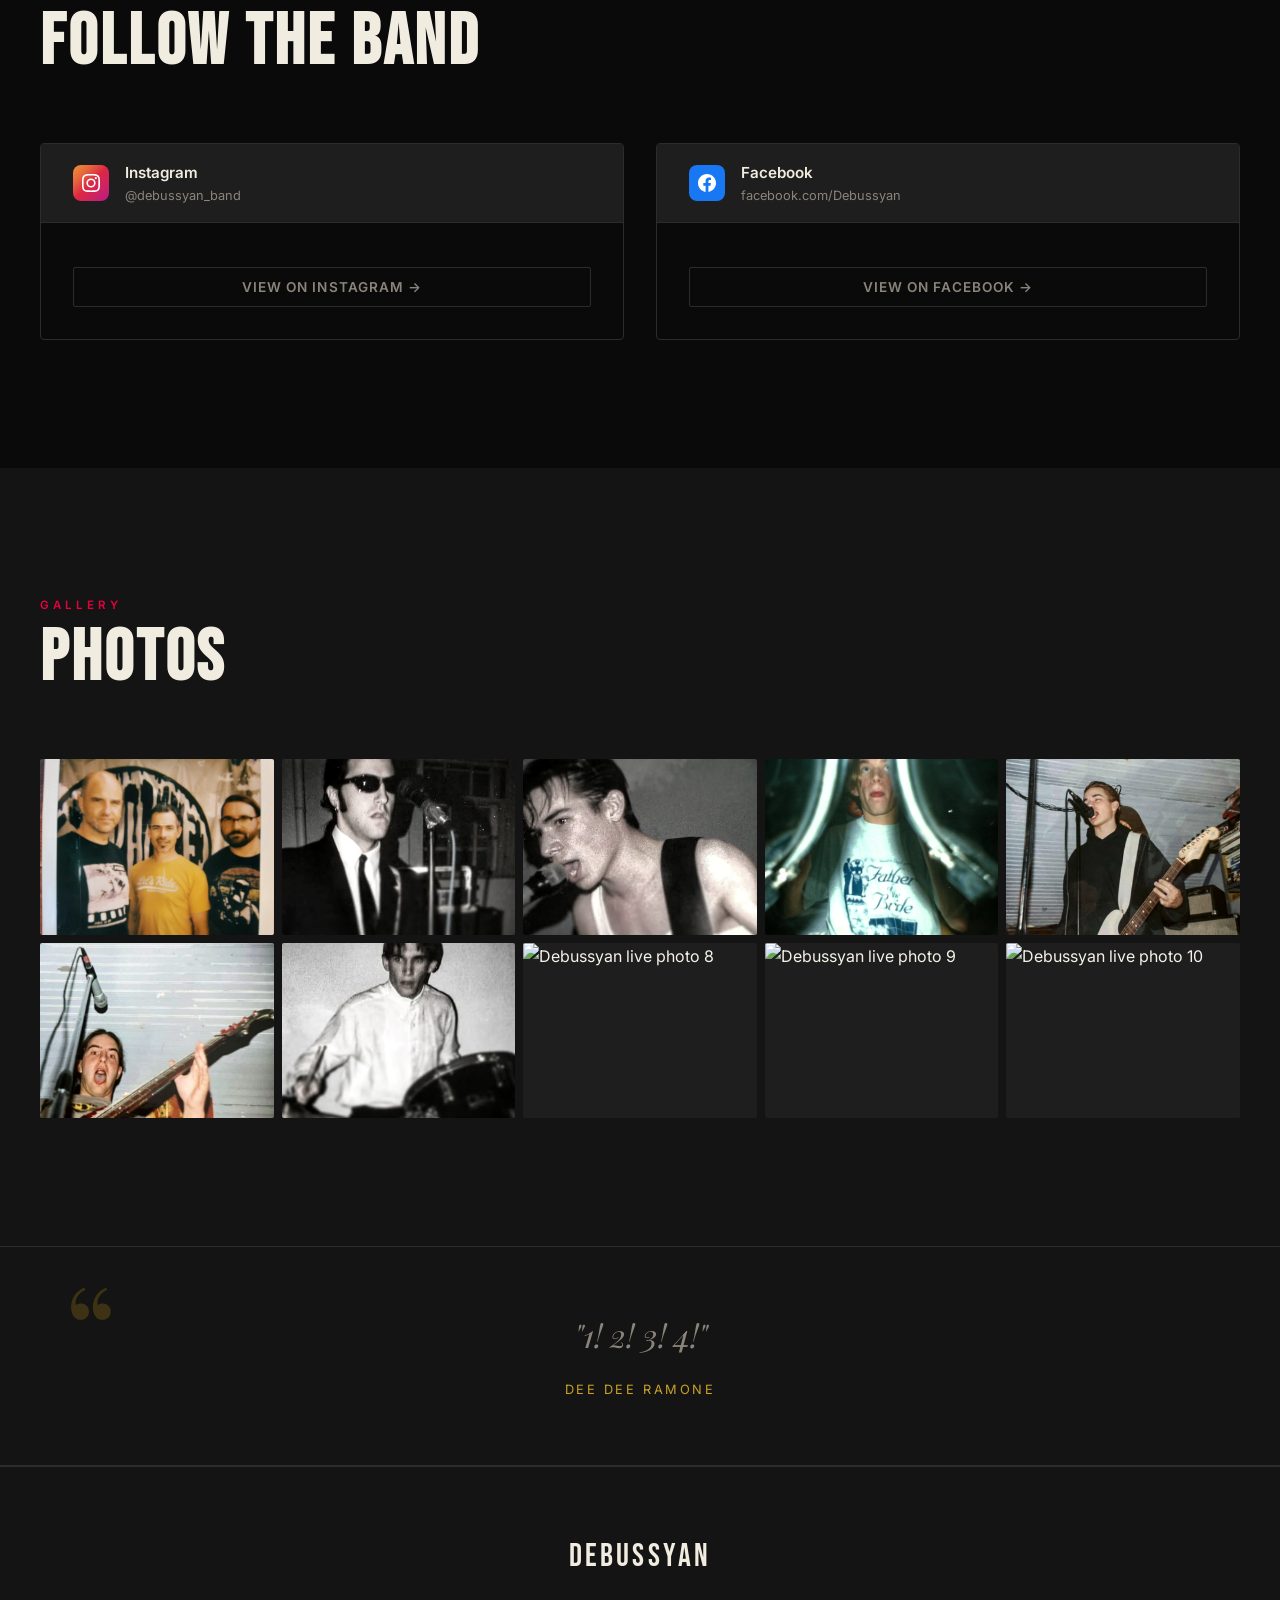
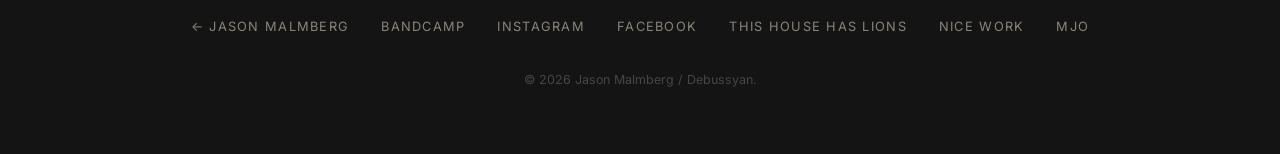
==== commit 9e8d5a24: "content: remove Jason Malmberg from Debussyan hero heading https://claude.ai/code/session_01MaPcPmxZ" ====
--- a/debussyan.html
+++ b/debussyan.html
@@ -153,7 +153,6 @@
       <div class="band-hero-content">
         <a href="index.html" class="band-hero-label">← Jason Malmberg</a>
         <h1 class="band-hero-name" id="dby-hero-name">
-          <span style="color: var(--punk);">JASON MALMBERG</span><br>
           DEBUSSYAN
         </h1>
         <p class="band-hero-tagline">
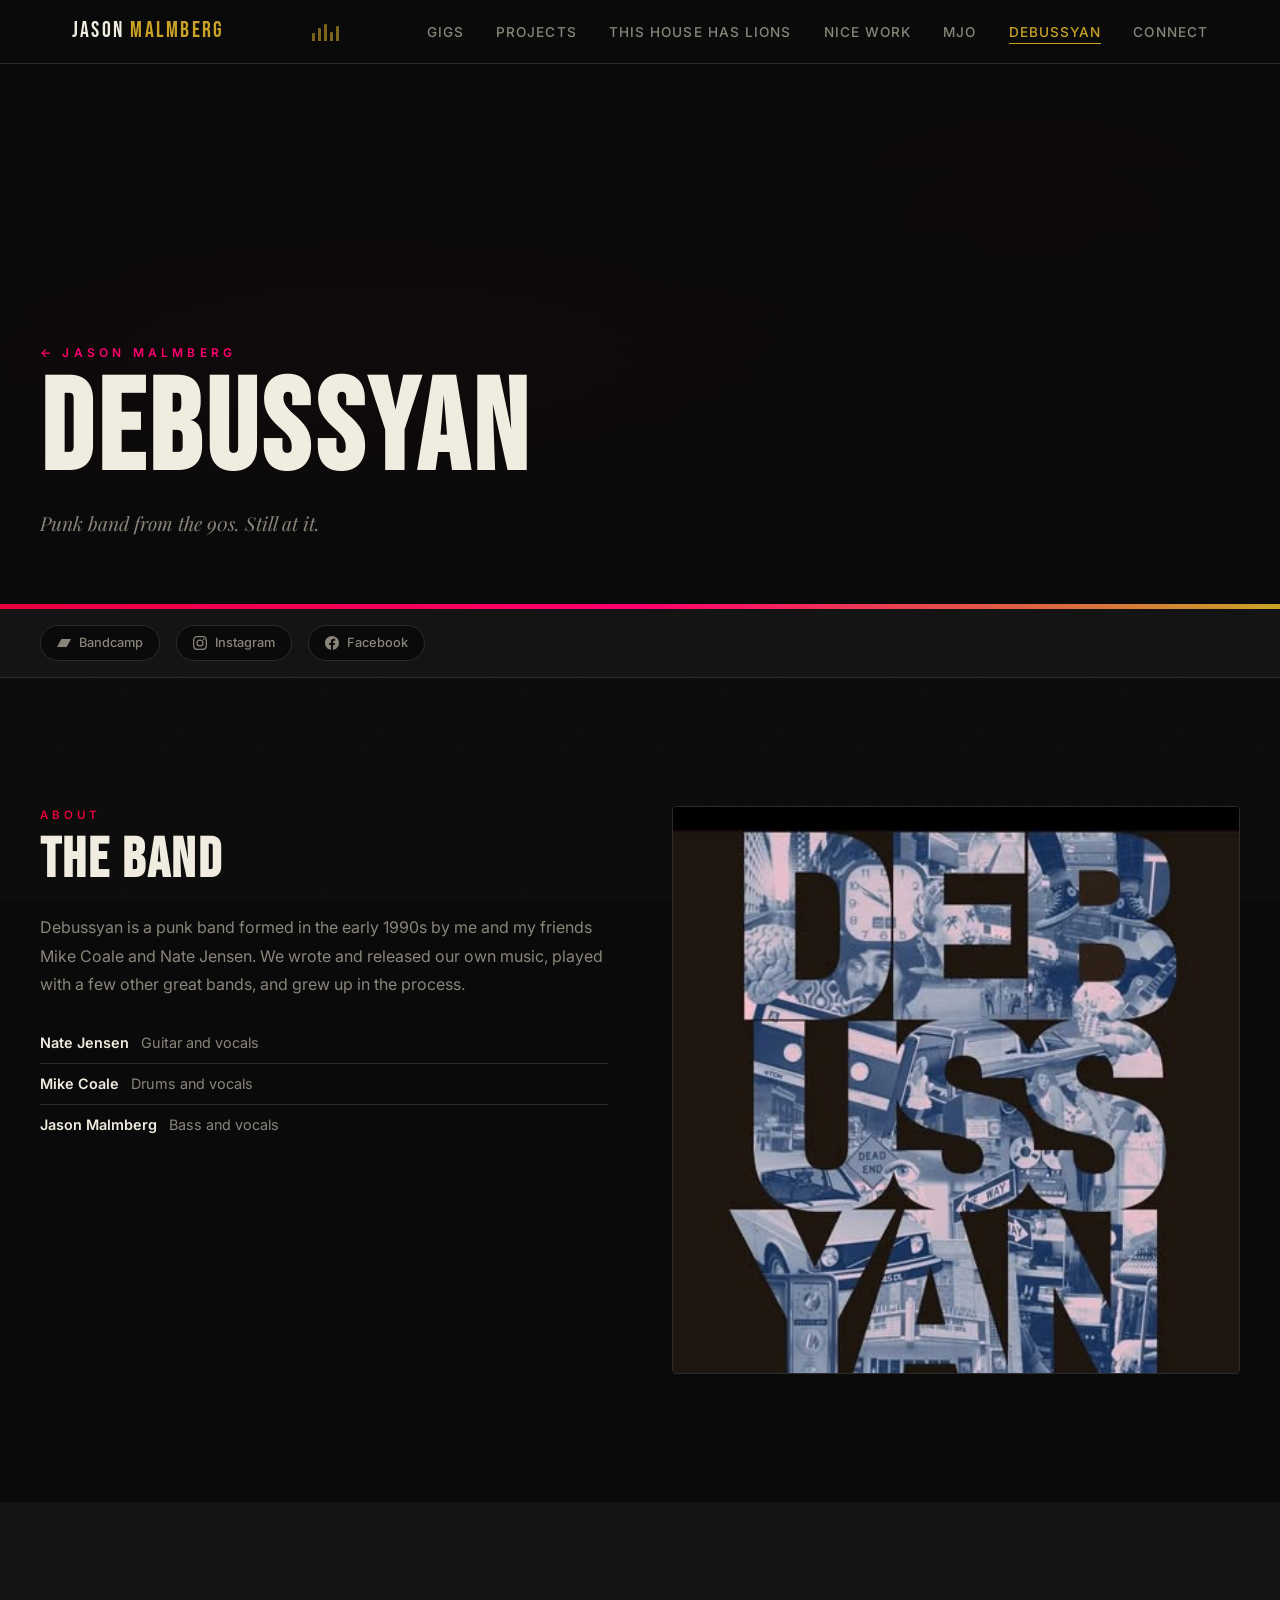
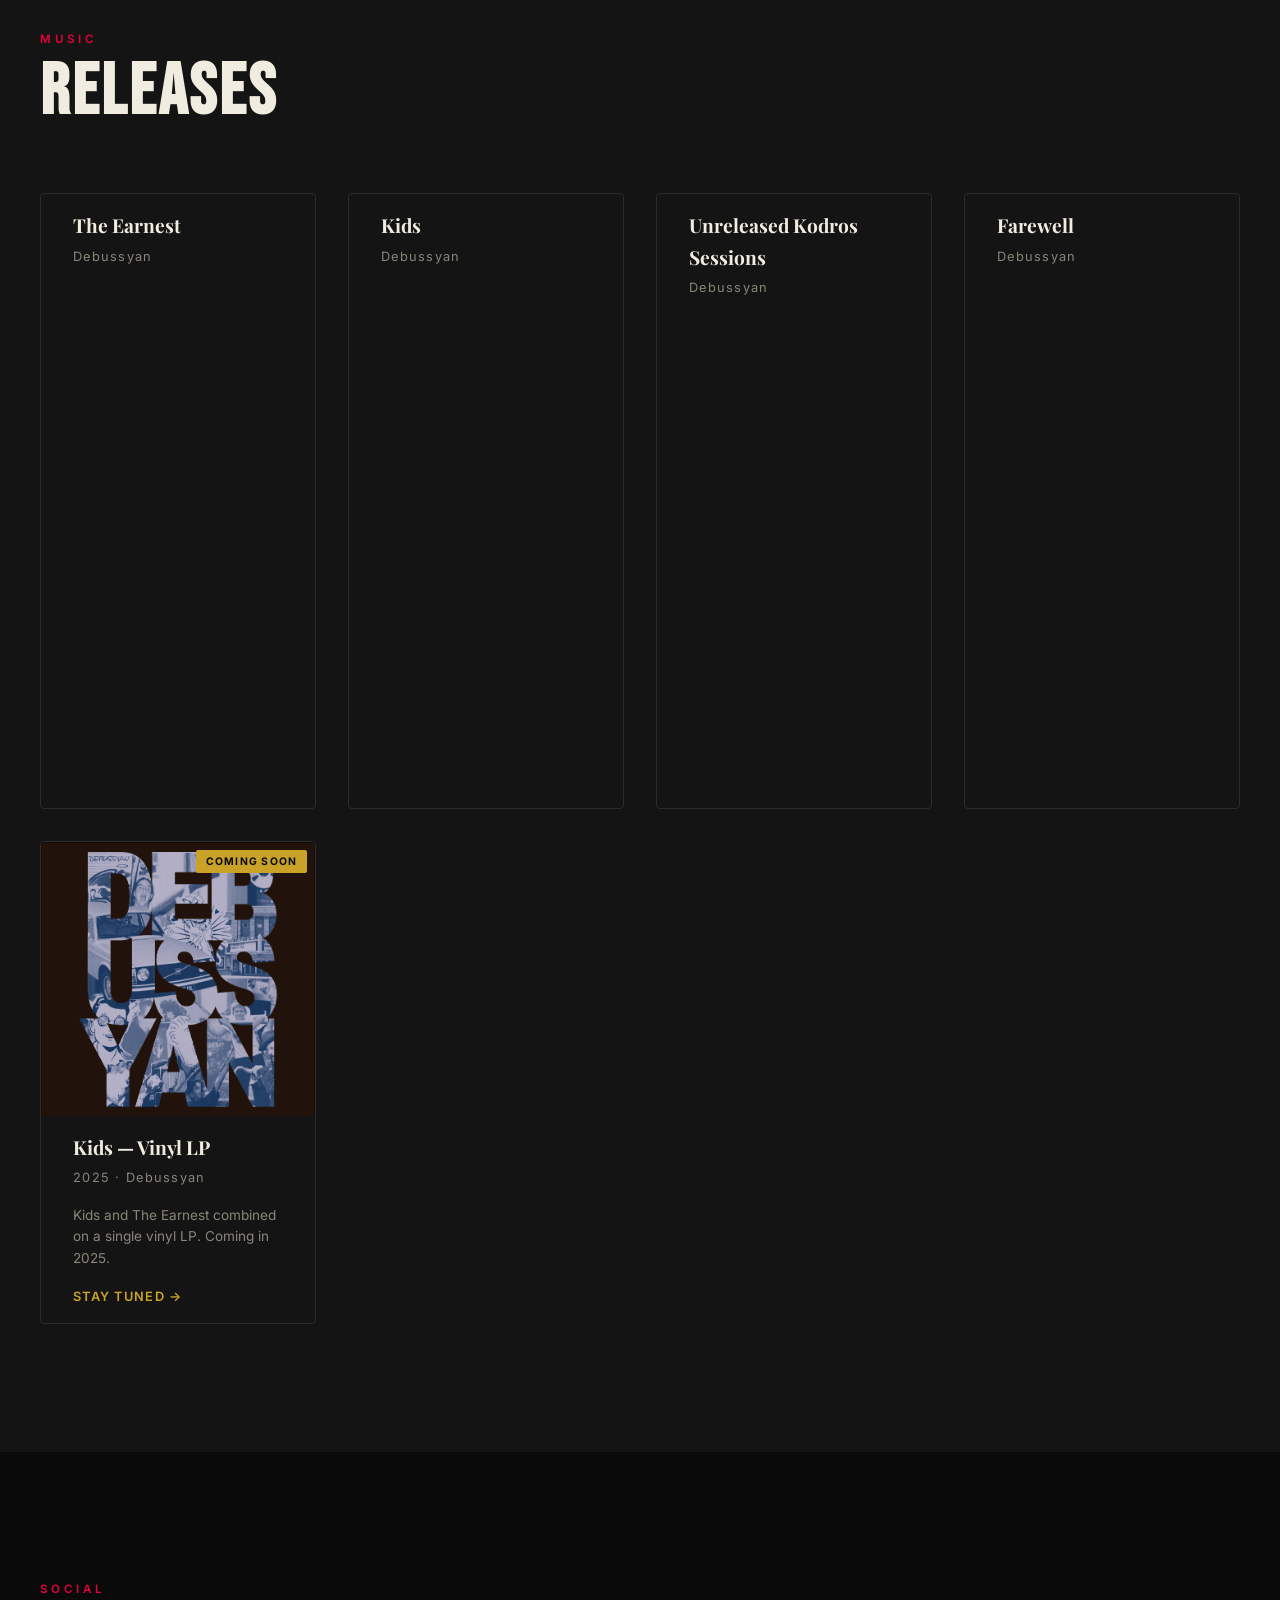
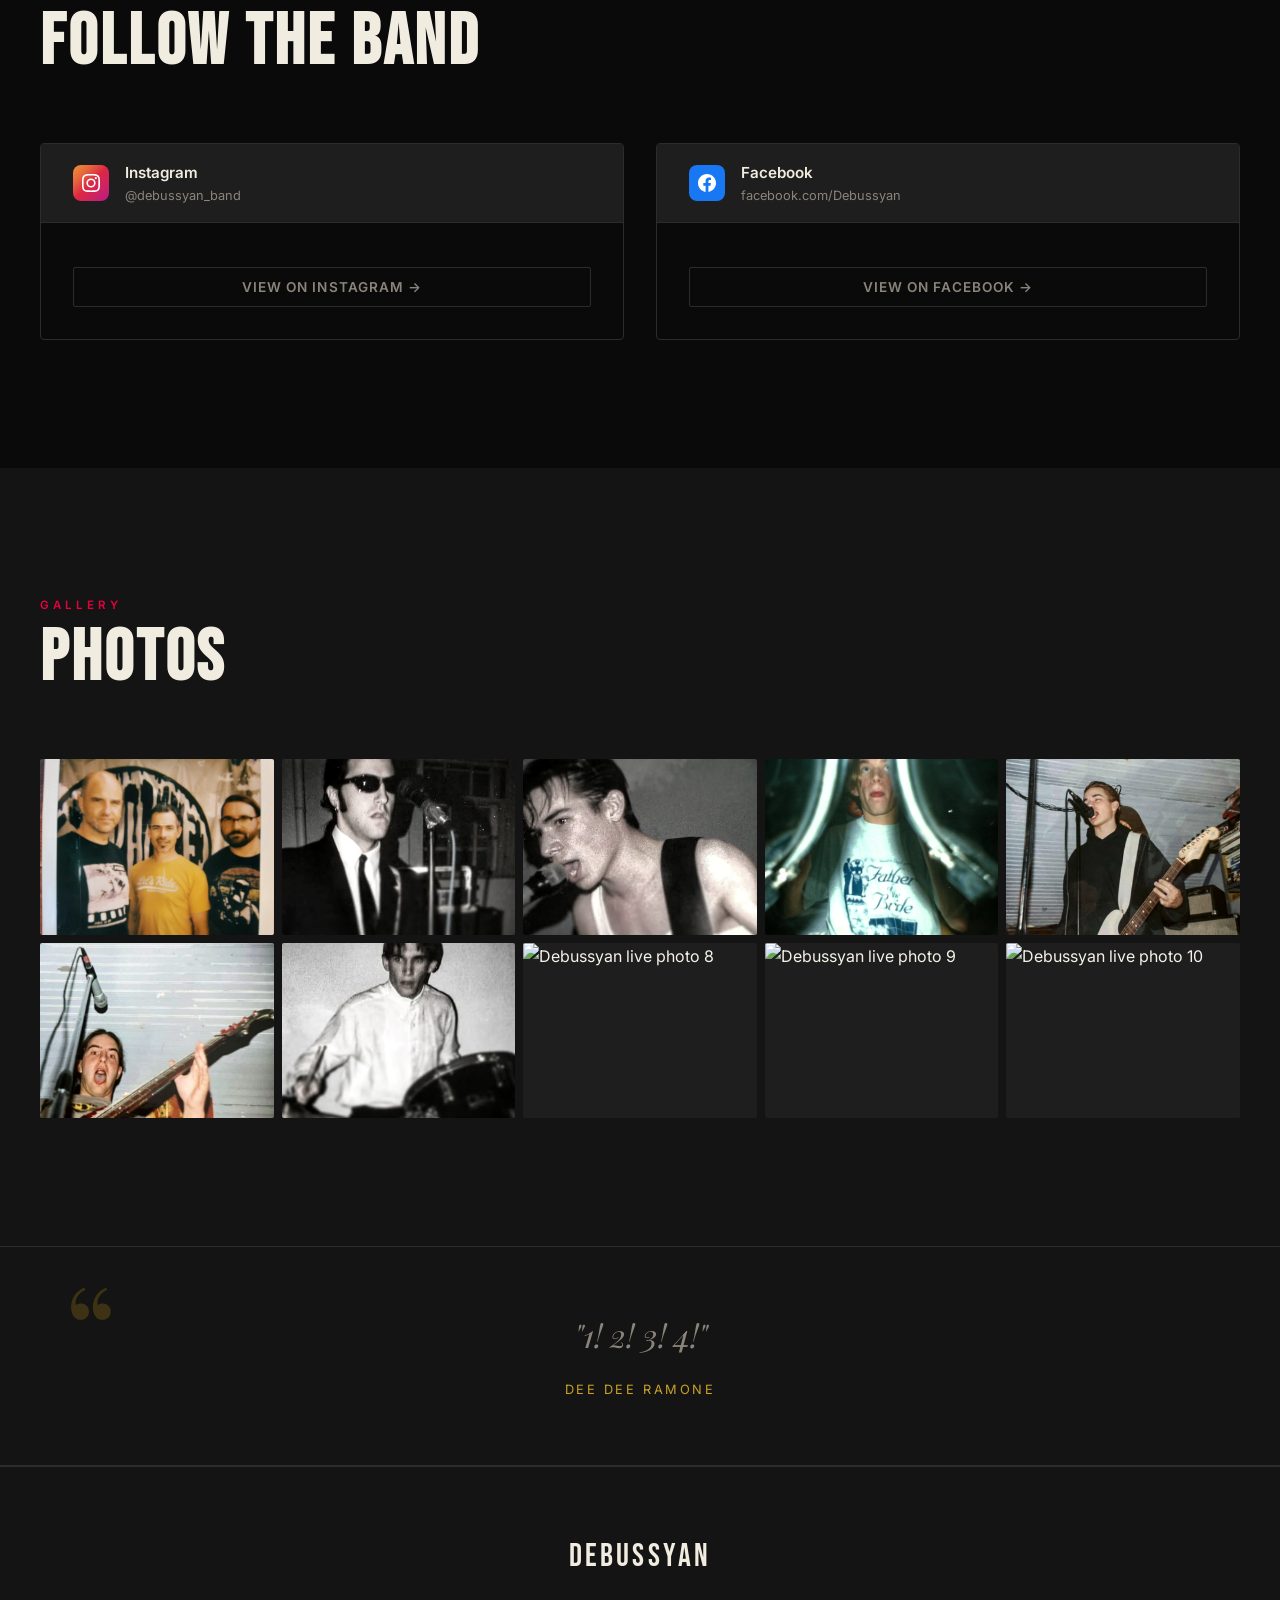
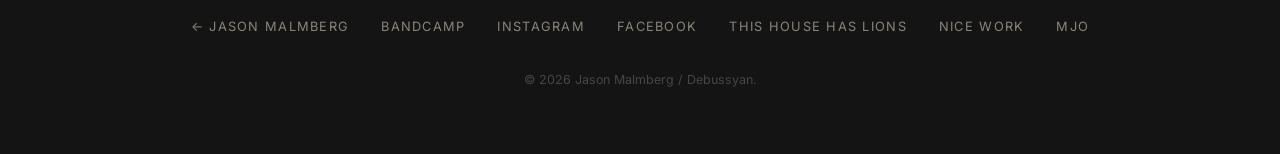
==== commit d9c927d8: "content: replace Kids vinyl LP placeholder with debussyan-album-kids.jpg https://claude.ai/code/sess" ====
--- a/debussyan.html
+++ b/debussyan.html
@@ -324,7 +324,7 @@
           <!-- Coming Soon: Kids vinyl LP -->
           <article class="album-card reveal" aria-labelledby="dby-vinyl-title">
             <div class="album-art">
-              <div class="album-art-placeholder" aria-hidden="true">2025</div>
+              <img src="images/debussyan-album-kids.jpg" alt="Kids — Vinyl LP by Debussyan, 2025" style="width: 100%; height: 100%; object-fit: cover; display: block;">
               <span class="album-badge album-badge--upcoming">Coming Soon</span>
             </div>
             <div class="album-body">
--- a/css/style.css
+++ b/css/style.css
@@ -843,6 +843,8 @@
 
 .social-block-icon--ig { background: linear-gradient(135deg, #f09433, #e6683c, #dc2743, #cc2366, #bc1888); }
 .social-block-icon--fb { background: #1877f2; }
+.social-block-icon--email { background: var(--gold); }
+.social-block-icon--email svg { fill: #0a0a0a; }
 
 .social-block-icon svg {
   width: 18px;
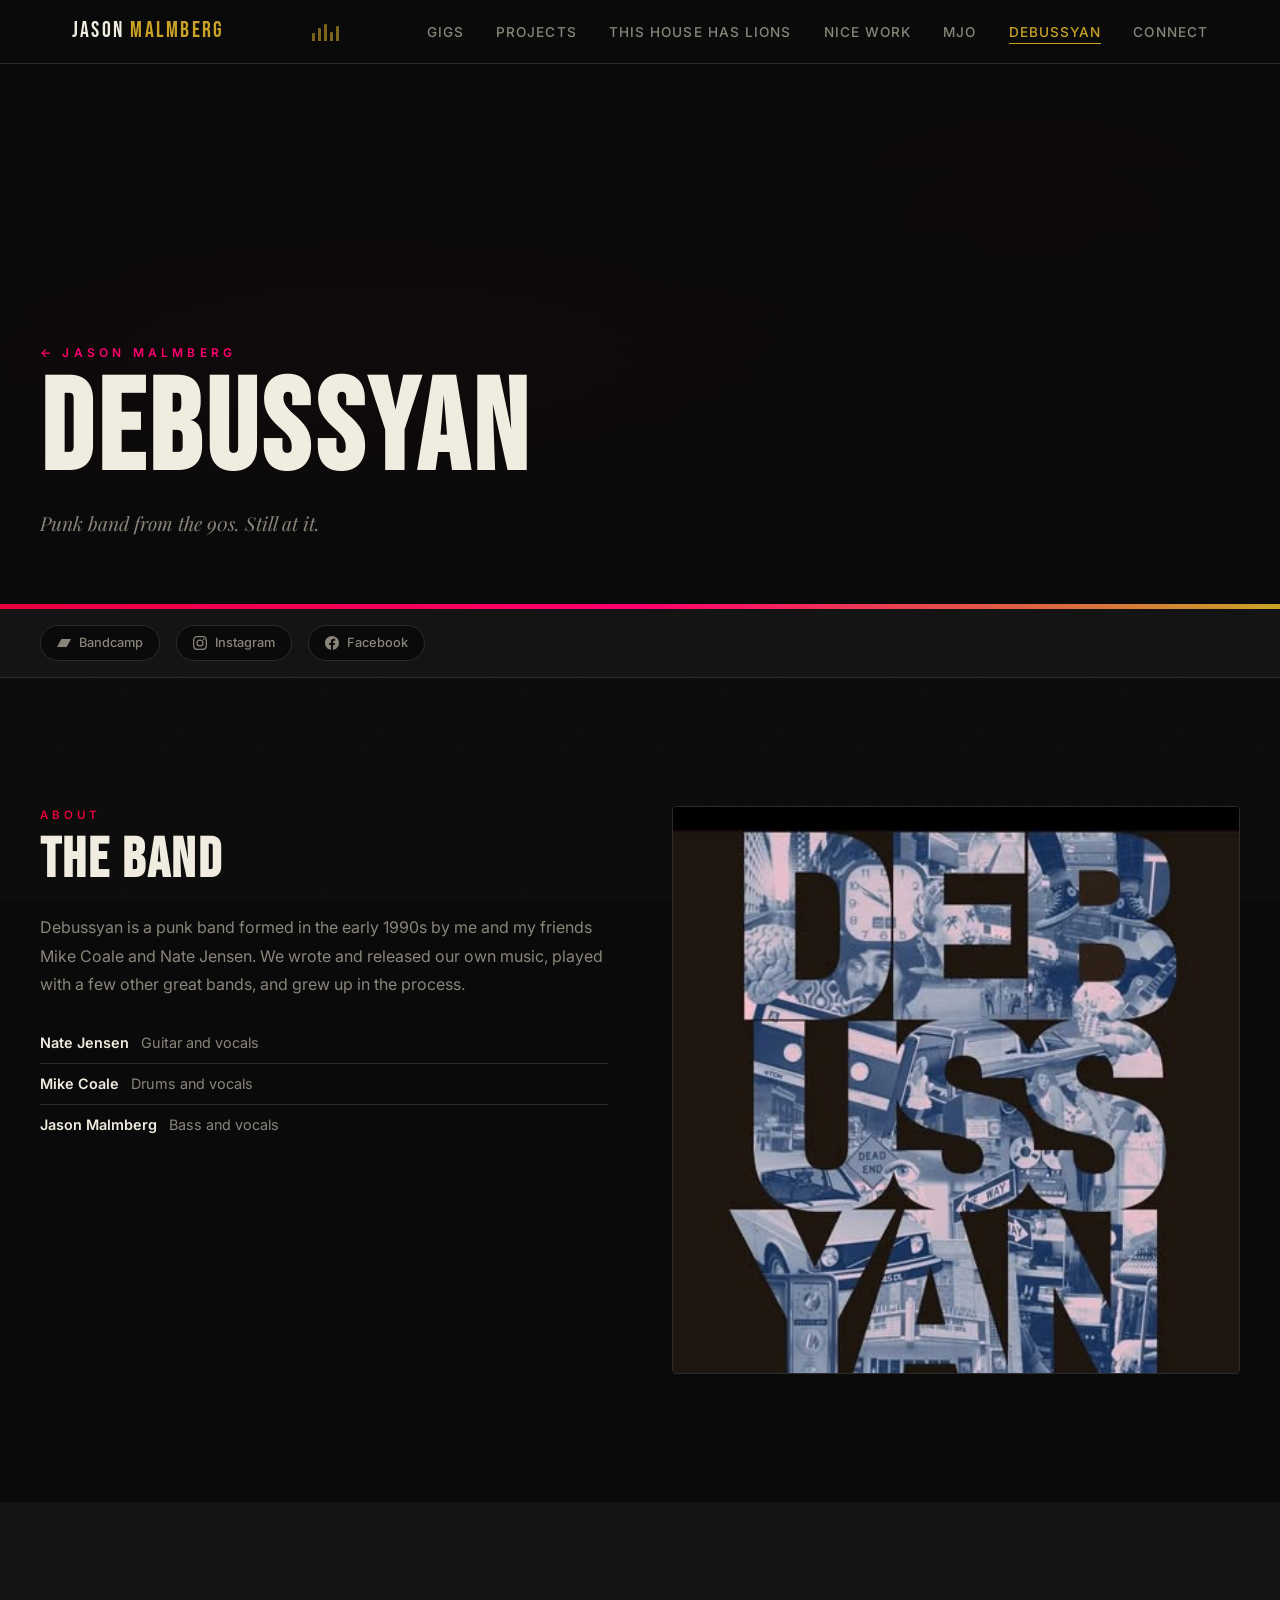
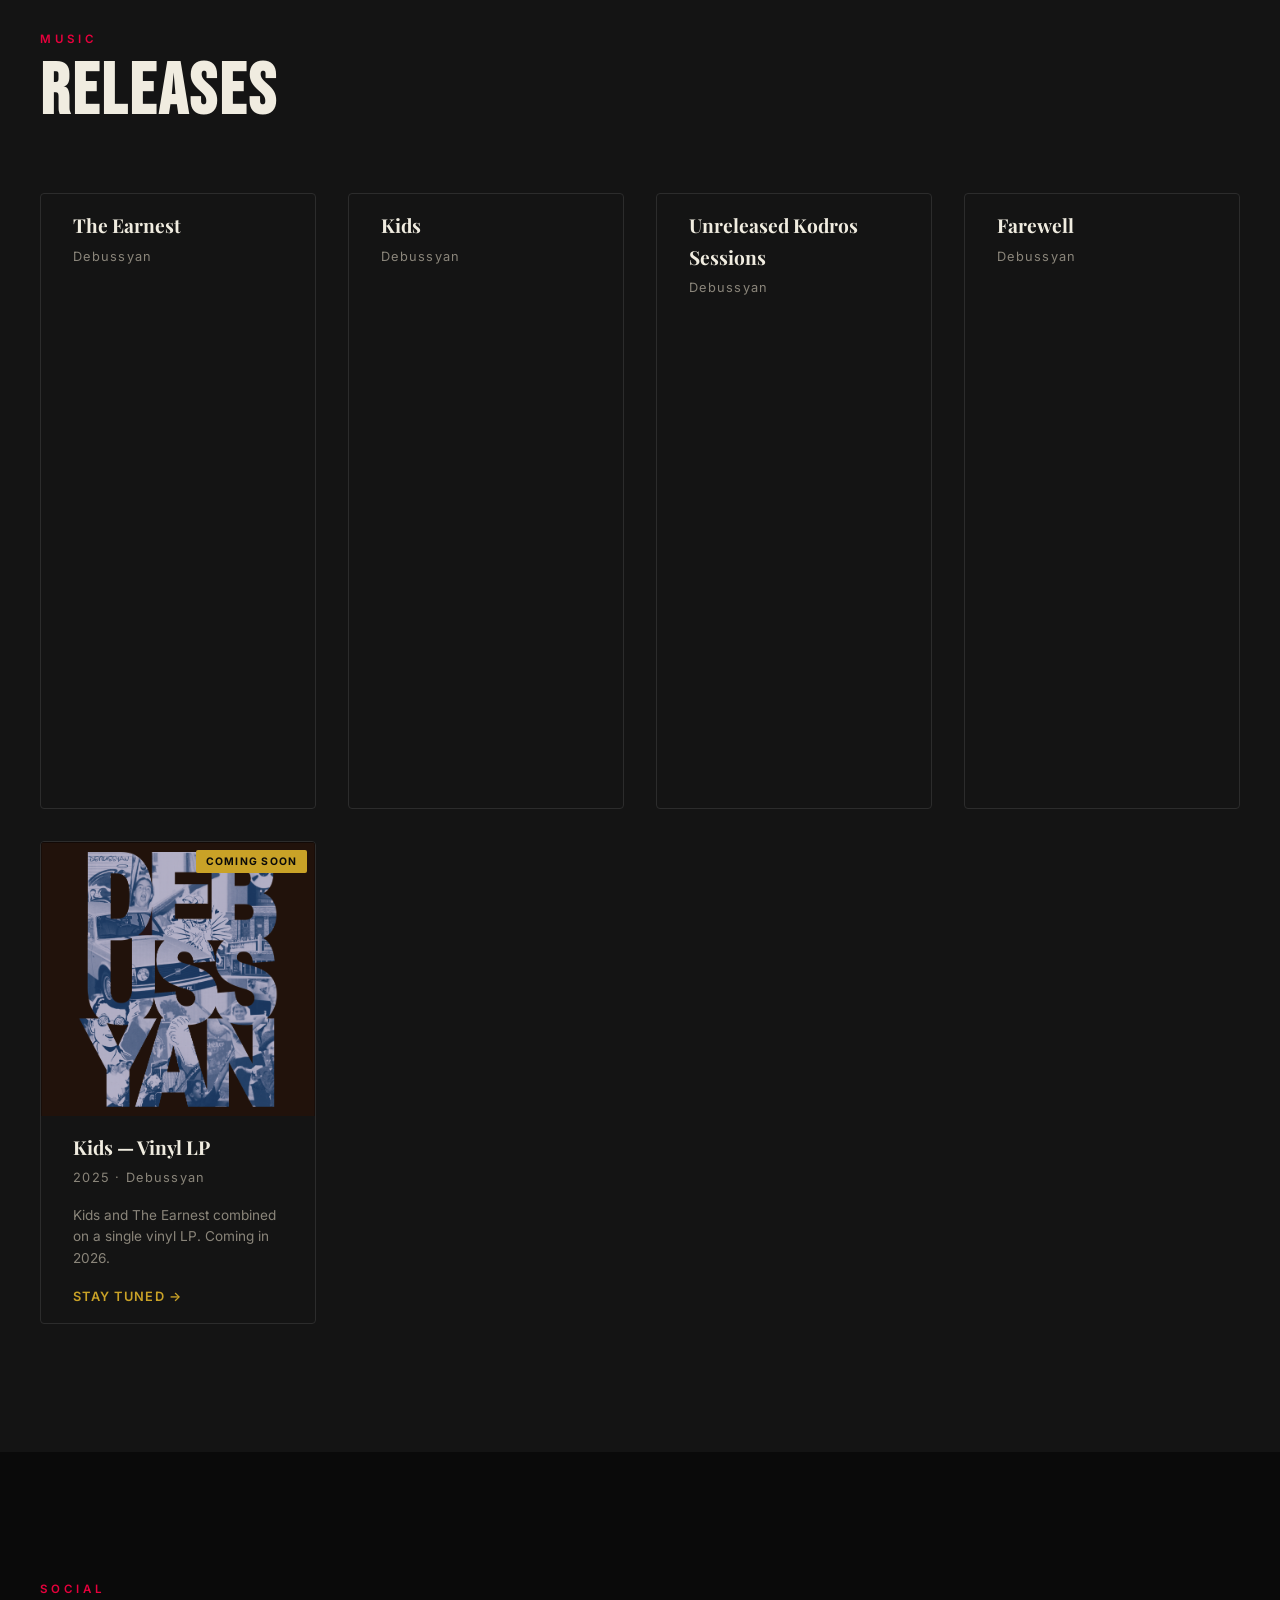
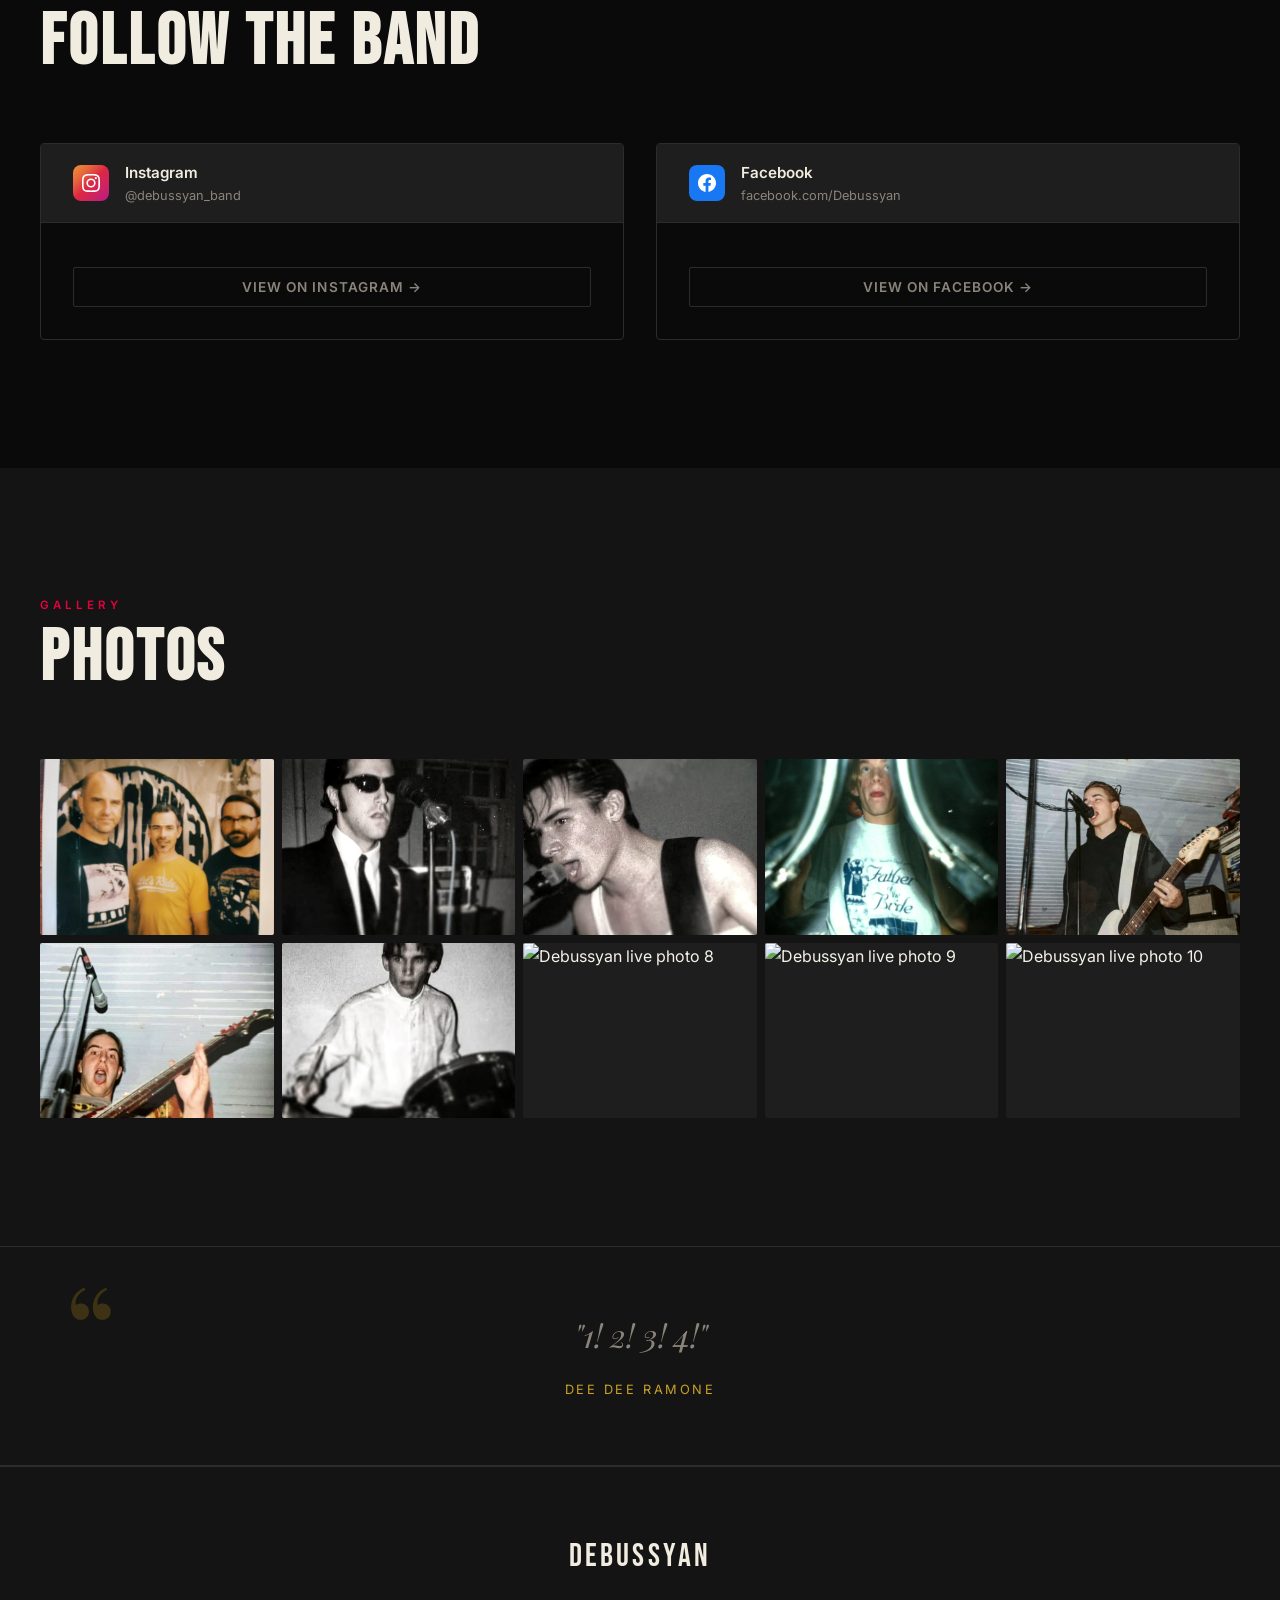
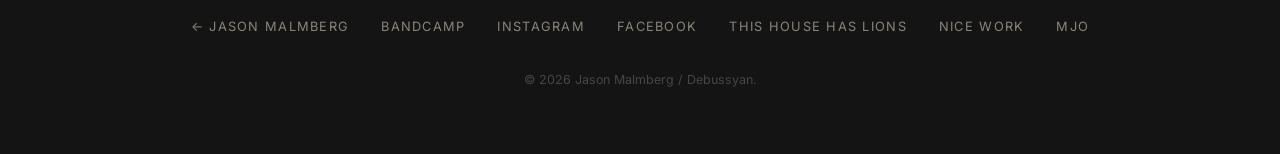
==== commit fac5acc7: "content: update vinyl release year from 2025 to 2026" ====
--- a/debussyan.html
+++ b/debussyan.html
@@ -331,7 +331,7 @@
               <h3 class="album-title" id="dby-vinyl-title">Kids — Vinyl LP</h3>
               <p class="album-year">2025 · Debussyan</p>
               <p style="font-size: 0.85rem; color: var(--text-muted); margin-bottom: 1rem; line-height: 1.6;">
-                Kids and The Earnest combined on a single vinyl LP. Coming in 2025.
+                Kids and The Earnest combined on a single vinyl LP. Coming in 2026.
               </p>
               <p style="font-size: 0.8rem; color: var(--gold); font-weight: 600; letter-spacing: 0.1em; text-transform: uppercase;">
                 Stay tuned →
